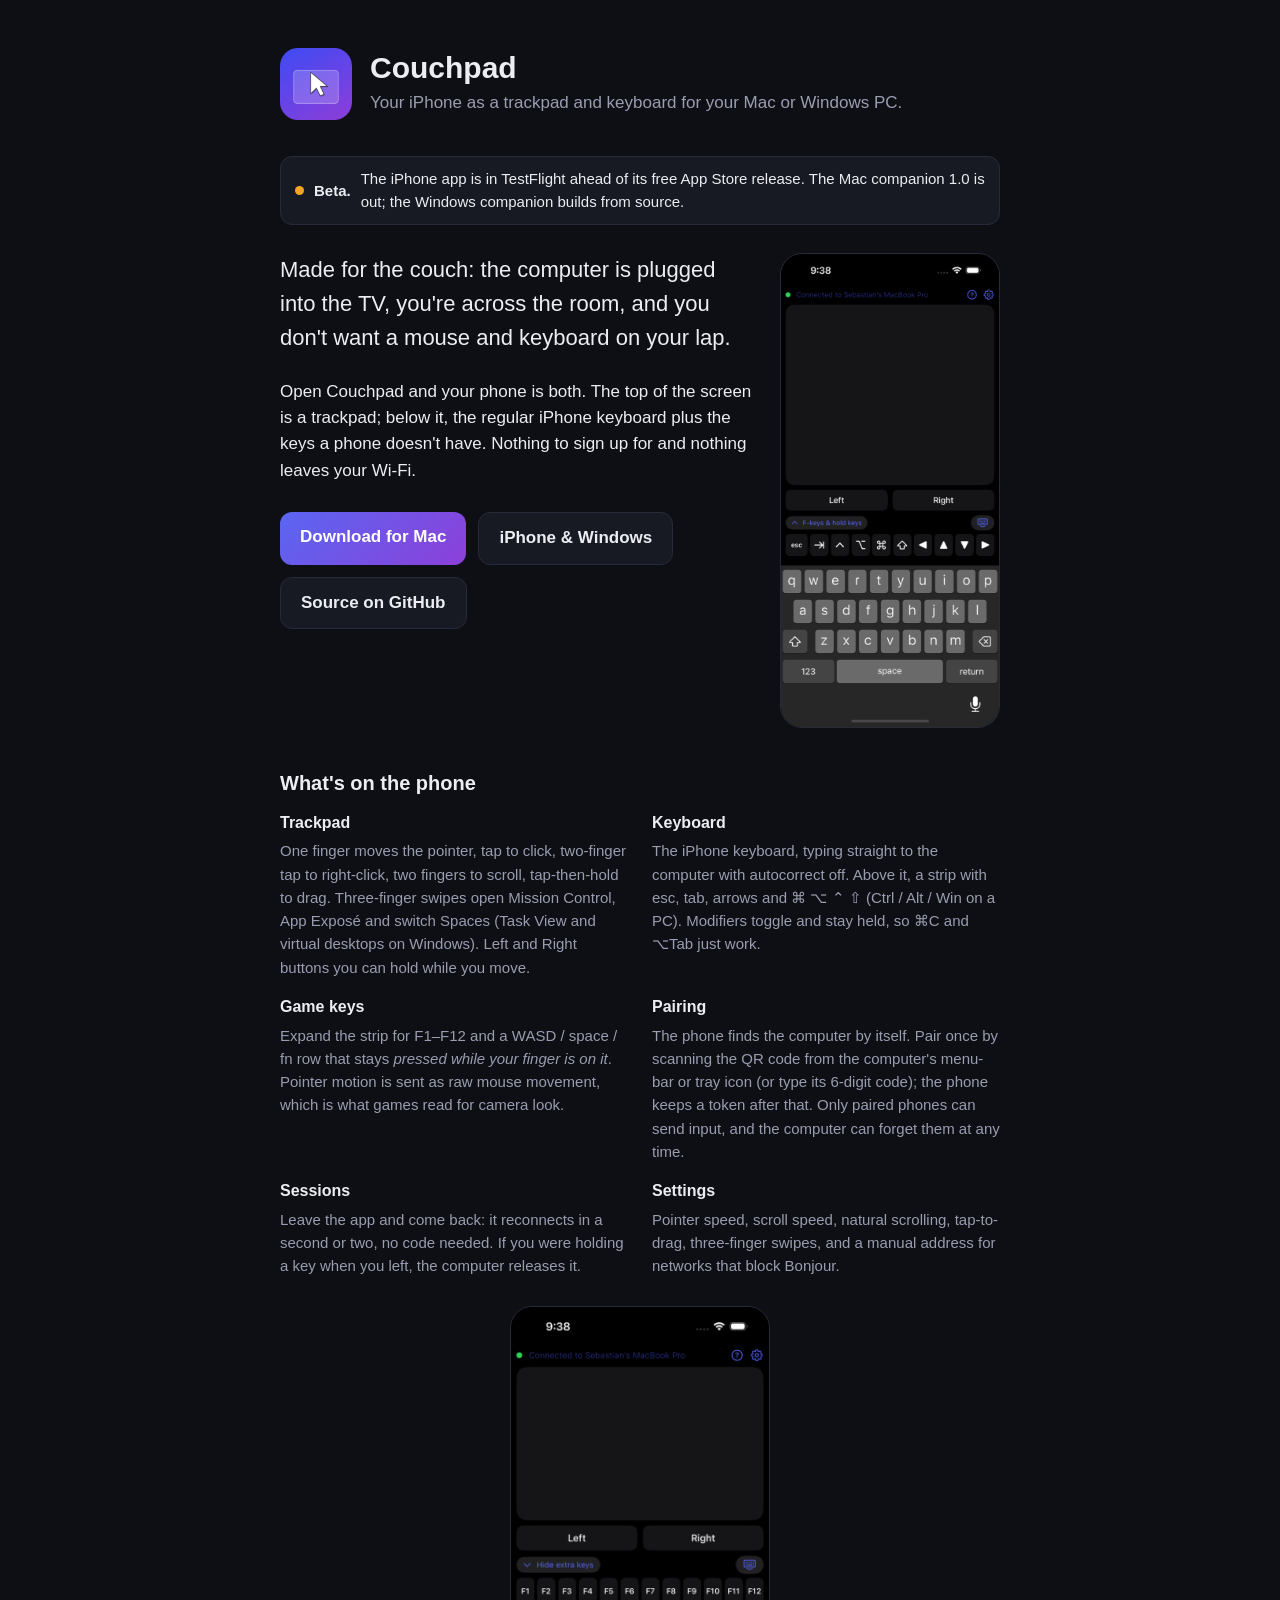
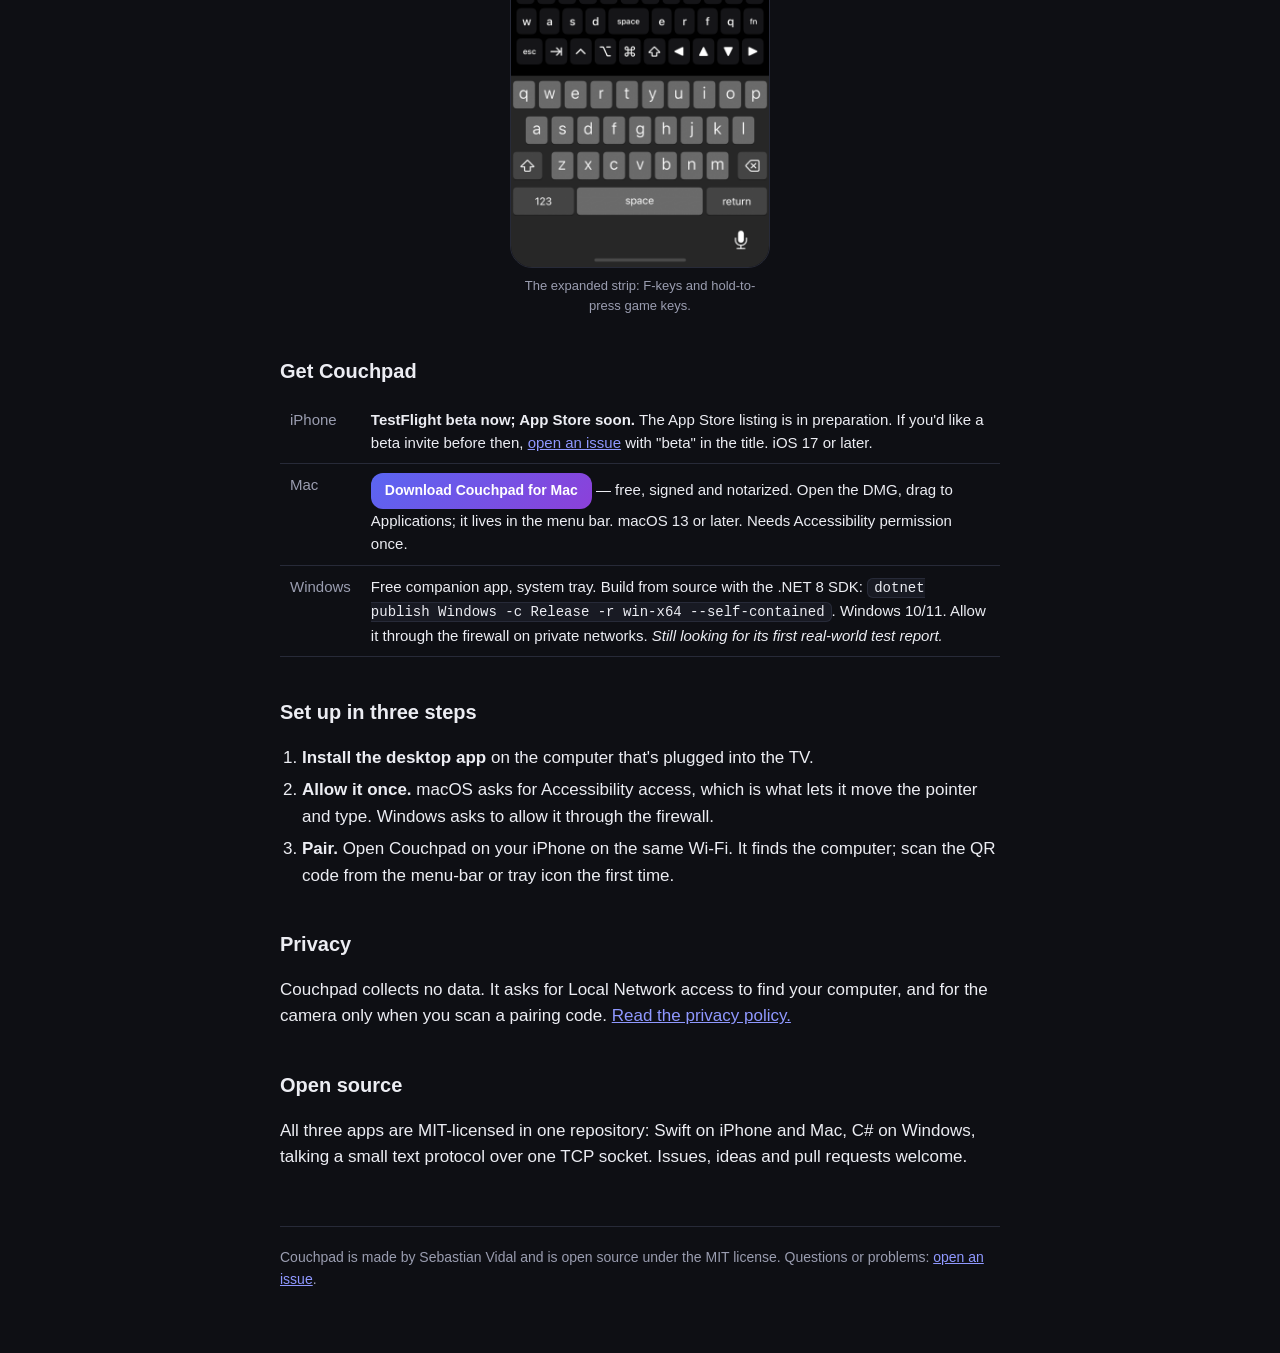
==== docs/index.html @ cb57823a "Mac release as a notarized DMG Co-Authored-By: Claude Fable 5.1 <noreply@anthropic.com>" ====
<!doctype html>
<html lang="en">
<head>
<meta charset="utf-8">
<meta name="viewport" content="width=device-width, initial-scale=1">
<title>Couchpad — your iPhone as a trackpad and keyboard</title>
<meta name="description" content="Use your iPhone as a trackpad and keyboard for your Mac or Windows PC over local Wi-Fi. Free, open source, no accounts. Now in TestFlight beta.">
<meta property="og:title" content="Couchpad">
<meta property="og:description" content="Your iPhone as a trackpad and keyboard for your Mac or Windows PC, over Wi‑Fi. Free and open source.">
<meta property="og:image" content="https://sebastianvidal.github.io/couchpad/icon.png">
<link rel="icon" href="icon.png">
<link rel="stylesheet" href="style.css">
</head>
<body>
<main>
  <header>
    <img src="icon.png" alt="">
    <div>
      <h1>Couchpad</h1>
      <p>Your iPhone as a trackpad and keyboard for your Mac or Windows PC.</p>
    </div>
  </header>

  <p class="status"><span class="dot"></span> <strong>Beta.</strong> The iPhone app is in TestFlight ahead of its free App Store release. The Mac companion 1.0 is out; the Windows companion builds from source.</p>

  <section class="hero-row">
    <div class="hero-text">
      <p class="hero">Made for the couch: the computer is plugged into the TV, you're across the room, and you don't want a mouse and keyboard on your lap.</p>
      <p>Open Couchpad and your phone is both. The top of the screen is a trackpad; below it, the regular iPhone keyboard plus the keys a phone doesn't have. Nothing to sign up for and nothing leaves your Wi‑Fi.</p>
      <div class="buttons">
        <a class="btn" href="https://github.com/sebastianvidal/couchpad/releases/latest/download/Couchpad-1.0.dmg">Download for Mac</a>
        <a class="btn secondary" href="#get">iPhone &amp; Windows</a>
        <a class="btn secondary" href="https://github.com/sebastianvidal/couchpad">Source on GitHub</a>
      </div>
    </div>
    <figure class="shot">
      <img src="phone.png" alt="Couchpad on an iPhone: a large trackpad area, Left and Right mouse buttons, a strip with esc, tab, modifier and arrow keys, and the iPhone keyboard.">
    </figure>
  </section>

  <h2>What's on the phone</h2>
  <div class="features">
    <div>
      <h3>Trackpad</h3>
      <p>One finger moves the pointer, tap to click, two-finger tap to right-click, two fingers to scroll, tap-then-hold to drag. Three-finger swipes open Mission Control, App Exposé and switch Spaces (Task View and virtual desktops on Windows). Left and Right buttons you can hold while you move.</p>
    </div>
    <div>
      <h3>Keyboard</h3>
      <p>The iPhone keyboard, typing straight to the computer with autocorrect off. Above it, a strip with esc, tab, arrows and ⌘ ⌥ ⌃ ⇧ (Ctrl / Alt / Win on a PC). Modifiers toggle and stay held, so ⌘C and ⌥Tab just work.</p>
    </div>
    <div>
      <h3>Game keys</h3>
      <p>Expand the strip for F1–F12 and a WASD / space / fn row that stays <em>pressed while your finger is on it</em>. Pointer motion is sent as raw mouse movement, which is what games read for camera look.</p>
    </div>
    <div>
      <h3>Pairing</h3>
      <p>The phone finds the computer by itself. Pair once by scanning the QR code from the computer's menu-bar or tray icon (or type its 6-digit code); the phone keeps a token after that. Only paired phones can send input, and the computer can forget them at any time.</p>
    </div>
    <div>
      <h3>Sessions</h3>
      <p>Leave the app and come back: it reconnects in a second or two, no code needed. If you were holding a key when you left, the computer releases it.</p>
    </div>
    <div>
      <h3>Settings</h3>
      <p>Pointer speed, scroll speed, natural scrolling, tap-to-drag, three-finger swipes, and a manual address for networks that block Bonjour.</p>
    </div>
  </div>

  <figure class="shot wide">
    <img src="phone-keys.png" alt="Couchpad with the extra keys expanded: F1 to F12, and a row of hold-to-press keys W A S D, space, E R F Q and fn.">
    <figcaption>The expanded strip: F-keys and hold-to-press game keys.</figcaption>
  </figure>

  <h2 id="get">Get Couchpad</h2>
  <table>
    <tr><th>iPhone</th><td><strong>TestFlight beta now; App Store soon.</strong> The App Store listing is in preparation. If you'd like a beta invite before then, <a href="https://github.com/sebastianvidal/couchpad/issues">open an issue</a> with "beta" in the title. iOS 17 or later.</td></tr>
    <tr><th>Mac</th><td><a class="btn small" href="https://github.com/sebastianvidal/couchpad/releases/latest/download/Couchpad-1.0.dmg">Download Couchpad for Mac</a> — free, signed and notarized. Open the DMG, drag to Applications; it lives in the menu bar. macOS 13 or later. Needs Accessibility permission once.</td></tr>
    <tr><th>Windows</th><td>Free companion app, system tray. Build from source with the .NET 8 SDK: <code>dotnet publish Windows -c Release -r win-x64 --self-contained</code>. Windows 10/11. Allow it through the firewall on private networks. <em>Still looking for its first real-world test report.</em></td></tr>
  </table>

  <h2>Set up in three steps</h2>
  <ol>
    <li><strong>Install the desktop app</strong> on the computer that's plugged into the TV.</li>
    <li><strong>Allow it once.</strong> macOS asks for Accessibility access, which is what lets it move the pointer and type. Windows asks to allow it through the firewall.</li>
    <li><strong>Pair.</strong> Open Couchpad on your iPhone on the same Wi‑Fi. It finds the computer; scan the QR code from the menu-bar or tray icon the first time.</li>
  </ol>

  <h2>Privacy</h2>
  <p>Couchpad collects no data. It asks for Local Network access to find your computer, and for the camera only when you scan a pairing code. <a href="privacy.html">Read the privacy policy.</a></p>

  <h2>Open source</h2>
  <p>All three apps are MIT-licensed in one repository: Swift on iPhone and Mac, C# on Windows, talking a small text protocol over one TCP socket. Issues, ideas and pull requests welcome.</p>

  <footer>
    Couchpad is made by Sebastian Vidal and is open source under the MIT license. Questions or problems: <a href="https://github.com/sebastianvidal/couchpad/issues">open an issue</a>.
  </footer>
</main>
</body>
</html>
---- docs/style.css ----
:root {
  color-scheme: dark;
  --bg: #0e0f14;
  --panel: #181a23;
  --text: #ecedf3;
  --muted: #9a9db0;
  --accent: #5a66f2;
  --accent-2: #8c40d9;
  --border: #272a38;
}
* { box-sizing: border-box; }
html, body { margin: 0; }
body {
  font: 17px/1.55 -apple-system, BlinkMacSystemFont, "Segoe UI", Inter, sans-serif;
  background: var(--bg);
  color: var(--text);
  -webkit-font-smoothing: antialiased;
}
main { max-width: 760px; margin: 0 auto; padding: 48px 20px 64px; }
header { display: flex; align-items: center; gap: 18px; margin-bottom: 36px; }
header img { width: 72px; height: 72px; border-radius: 18px; }
header h1 { font-size: 30px; margin: 0; line-height: 1.1; }
header p { margin: 6px 0 0; color: var(--muted); }
.hero { font-size: 22px; font-weight: 500; margin: 0 0 24px; }
.buttons { display: flex; flex-wrap: wrap; gap: 12px; margin: 28px 0 44px; }
.btn {
  display: inline-block; padding: 12px 20px; border-radius: 12px; text-decoration: none;
  font-weight: 600; color: #fff; background: linear-gradient(135deg, var(--accent), var(--accent-2));
}
.btn.small { padding: 7px 14px; font-size: 14px; }
.btn.secondary { background: var(--panel); border: 1px solid var(--border); color: var(--text); }
h2 { font-size: 20px; margin: 40px 0 12px; }
p, li { color: var(--text); }
.muted { color: var(--muted); }
ol, ul { padding-left: 22px; }
li { margin: 6px 0; }
table { width: 100%; border-collapse: collapse; font-size: 15px; }
th, td { text-align: left; padding: 9px 10px; border-bottom: 1px solid var(--border); vertical-align: top; }
th { color: var(--muted); font-weight: 500; }
code { background: var(--panel); border: 1px solid var(--border); padding: 1px 6px; border-radius: 6px; font-size: 14px; }
footer { margin-top: 56px; padding-top: 20px; border-top: 1px solid var(--border); color: var(--muted); font-size: 14px; }
a { color: #8f98ff; }
@media (max-width: 480px) {
  header { flex-direction: column; align-items: flex-start; }
  header h1 { font-size: 26px; }
  .hero { font-size: 19px; }
}

/* Status line, hero row with screenshot, feature grid */
.status { display: flex; align-items: center; gap: 10px; background: var(--panel); border: 1px solid var(--border); border-radius: 12px; padding: 10px 14px; font-size: 15px; margin: 0 0 28px; }
.status .dot { width: 9px; height: 9px; border-radius: 50%; background: #f5a524; flex: none; }
.hero-row { display: flex; gap: 28px; align-items: flex-start; }
.hero-text { flex: 1; }
.shot { margin: 0; flex: none; width: 220px; }
.shot img { width: 100%; height: auto; border-radius: 22px; border: 1px solid var(--border); display: block; }
.shot.wide { width: 260px; margin: 28px auto 0; }
.shot figcaption { text-align: center; color: var(--muted); font-size: 13px; margin-top: 8px; }
.features { display: grid; grid-template-columns: 1fr 1fr; gap: 16px 24px; }
.features h3 { margin: 0 0 4px; font-size: 16px; }
.features p { margin: 0; font-size: 15px; color: var(--muted); }
@media (max-width: 640px) {
  .hero-row { flex-direction: column; }
  .shot { width: 200px; margin: 0 auto; }
  .features { grid-template-columns: 1fr; }
}
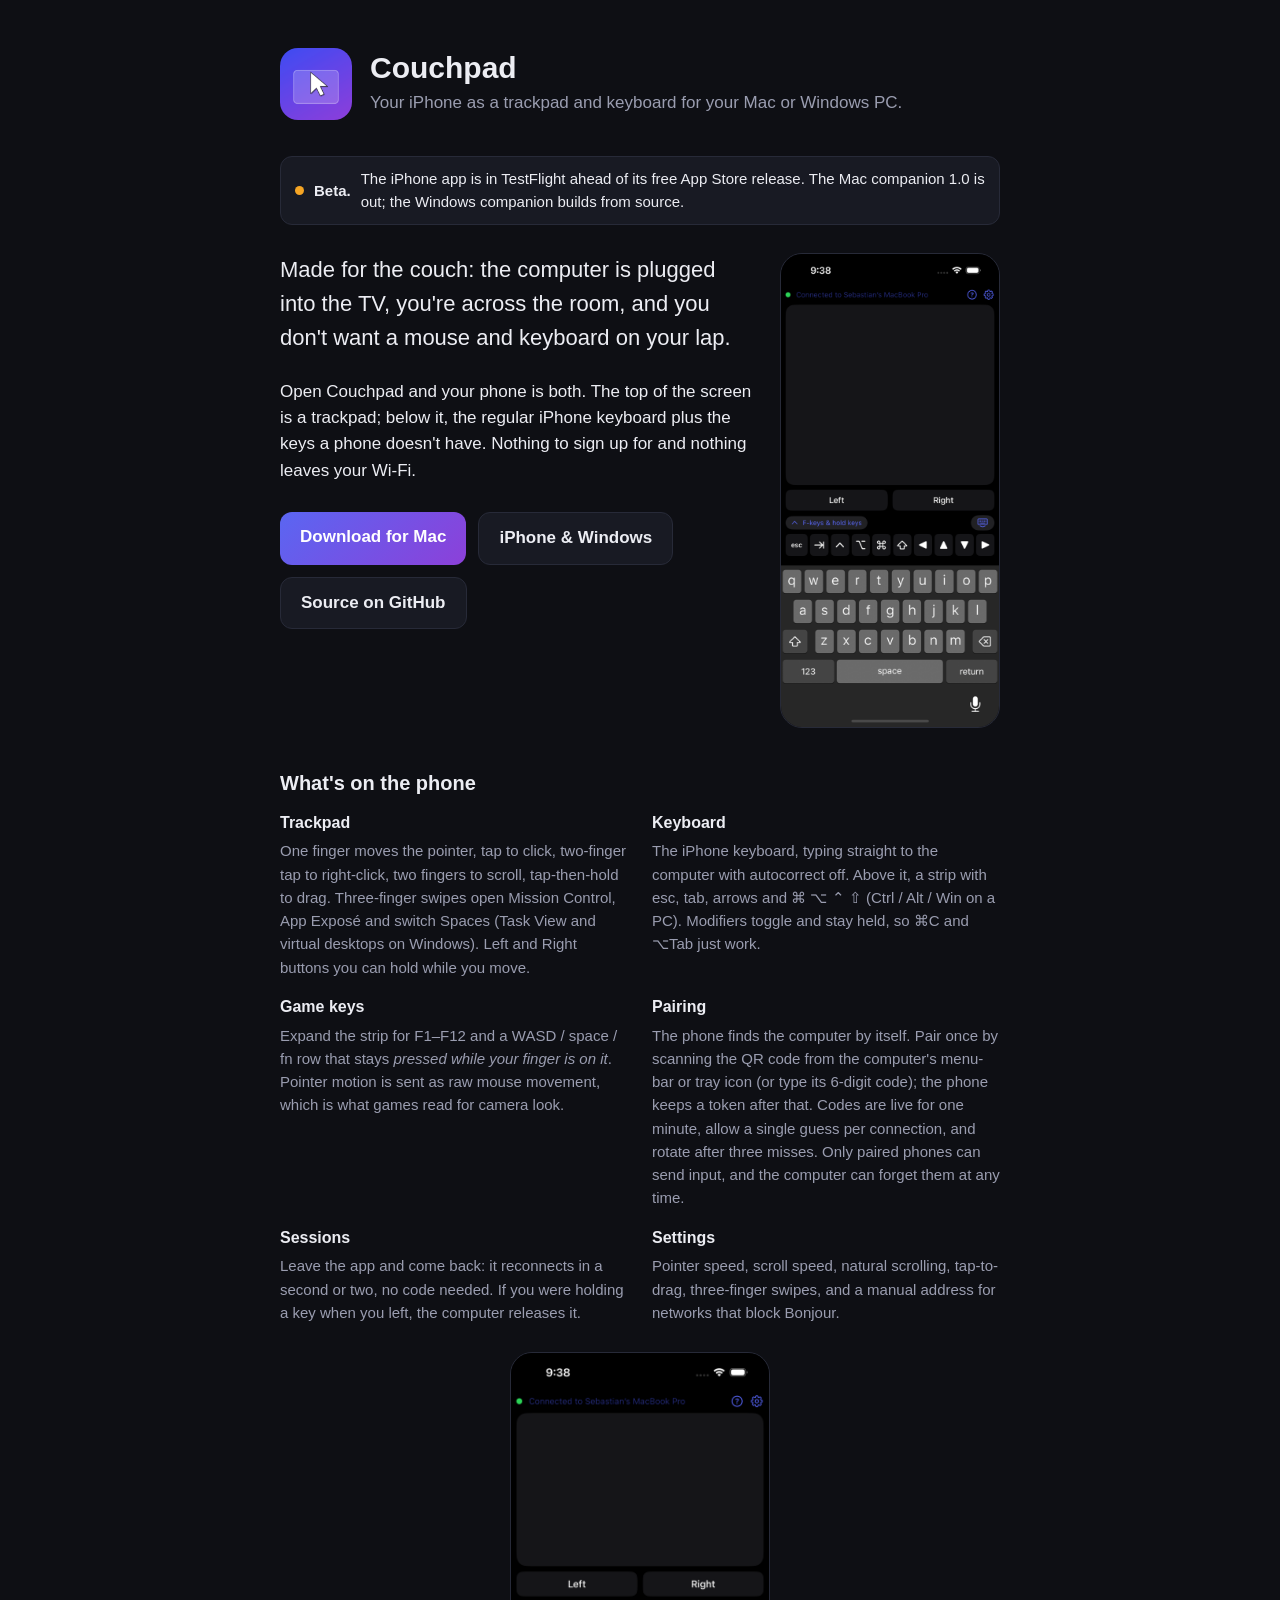
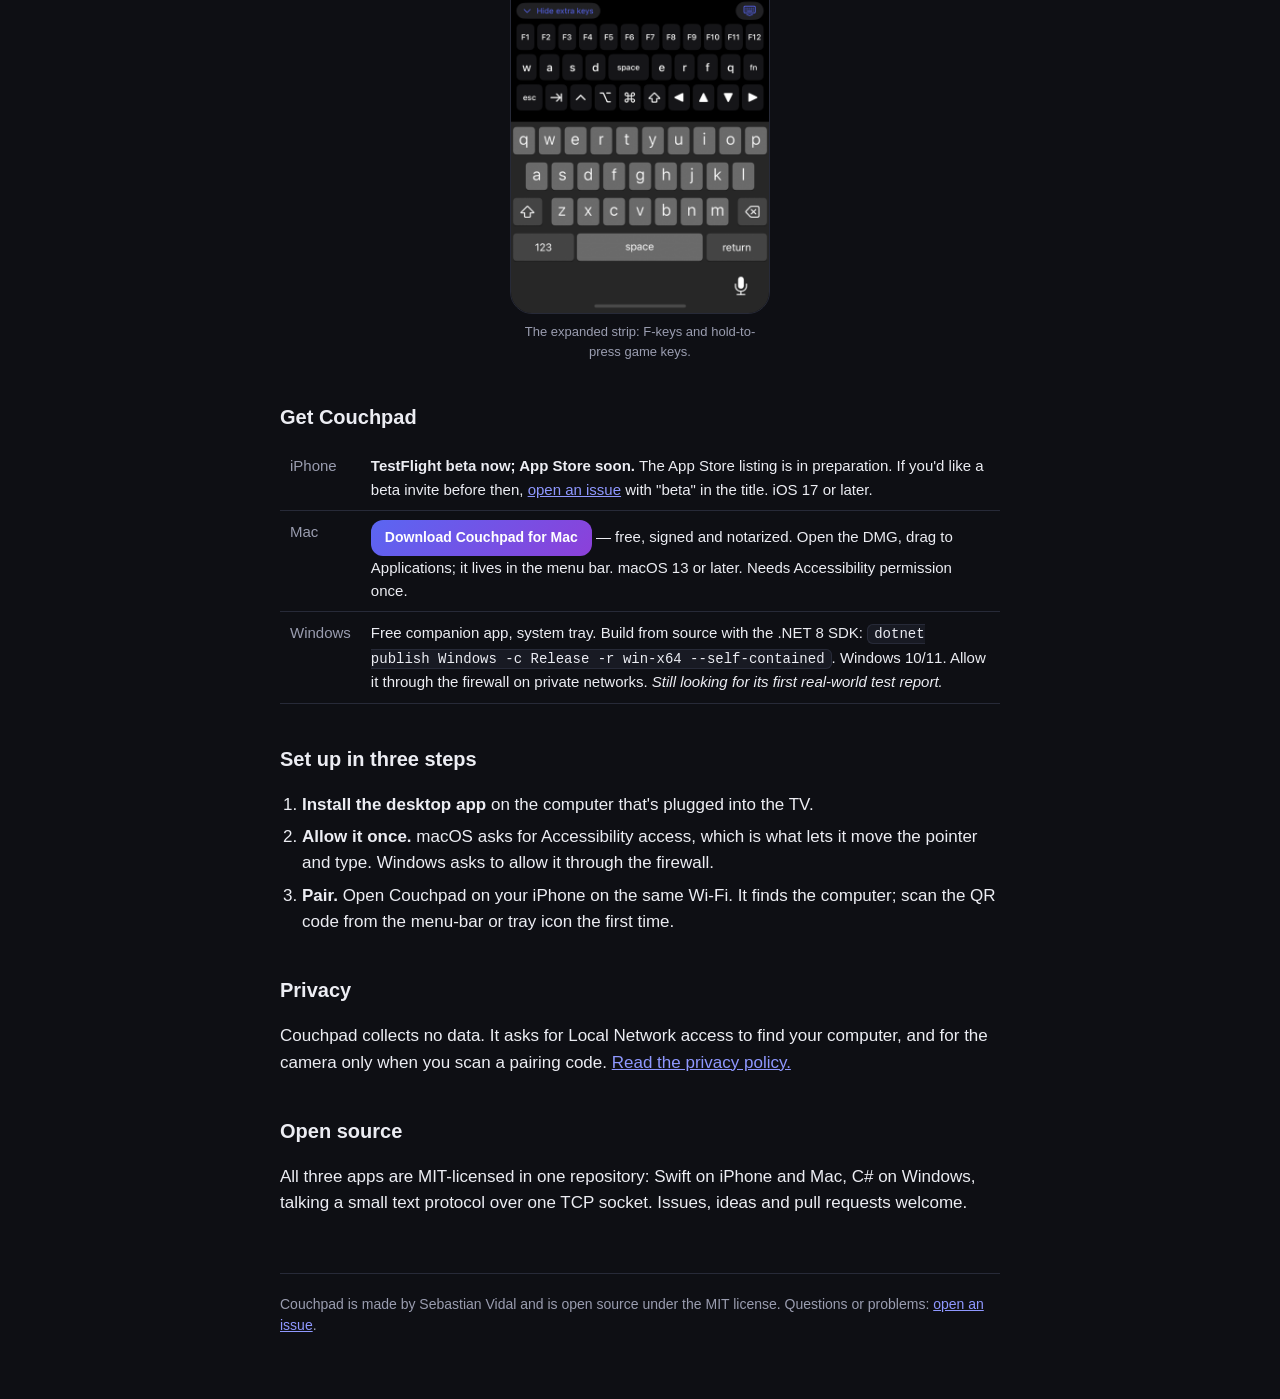
==== commit 4a94b796: "Pairing: one-minute window, one guess per connection, rotate after three The 6-digit code used to be" ====
--- a/docs/index.html
+++ b/docs/index.html
@@ -54,7 +54,7 @@
     </div>
     <div>
       <h3>Pairing</h3>
-      <p>The phone finds the computer by itself. Pair once by scanning the QR code from the computer's menu-bar or tray icon (or type its 6-digit code); the phone keeps a token after that. Only paired phones can send input, and the computer can forget them at any time.</p>
+      <p>The phone finds the computer by itself. Pair once by scanning the QR code from the computer's menu-bar or tray icon (or type its 6-digit code); the phone keeps a token after that. Codes are live for one minute, allow a single guess per connection, and rotate after three misses. Only paired phones can send input, and the computer can forget them at any time.</p>
     </div>
     <div>
       <h3>Sessions</h3>
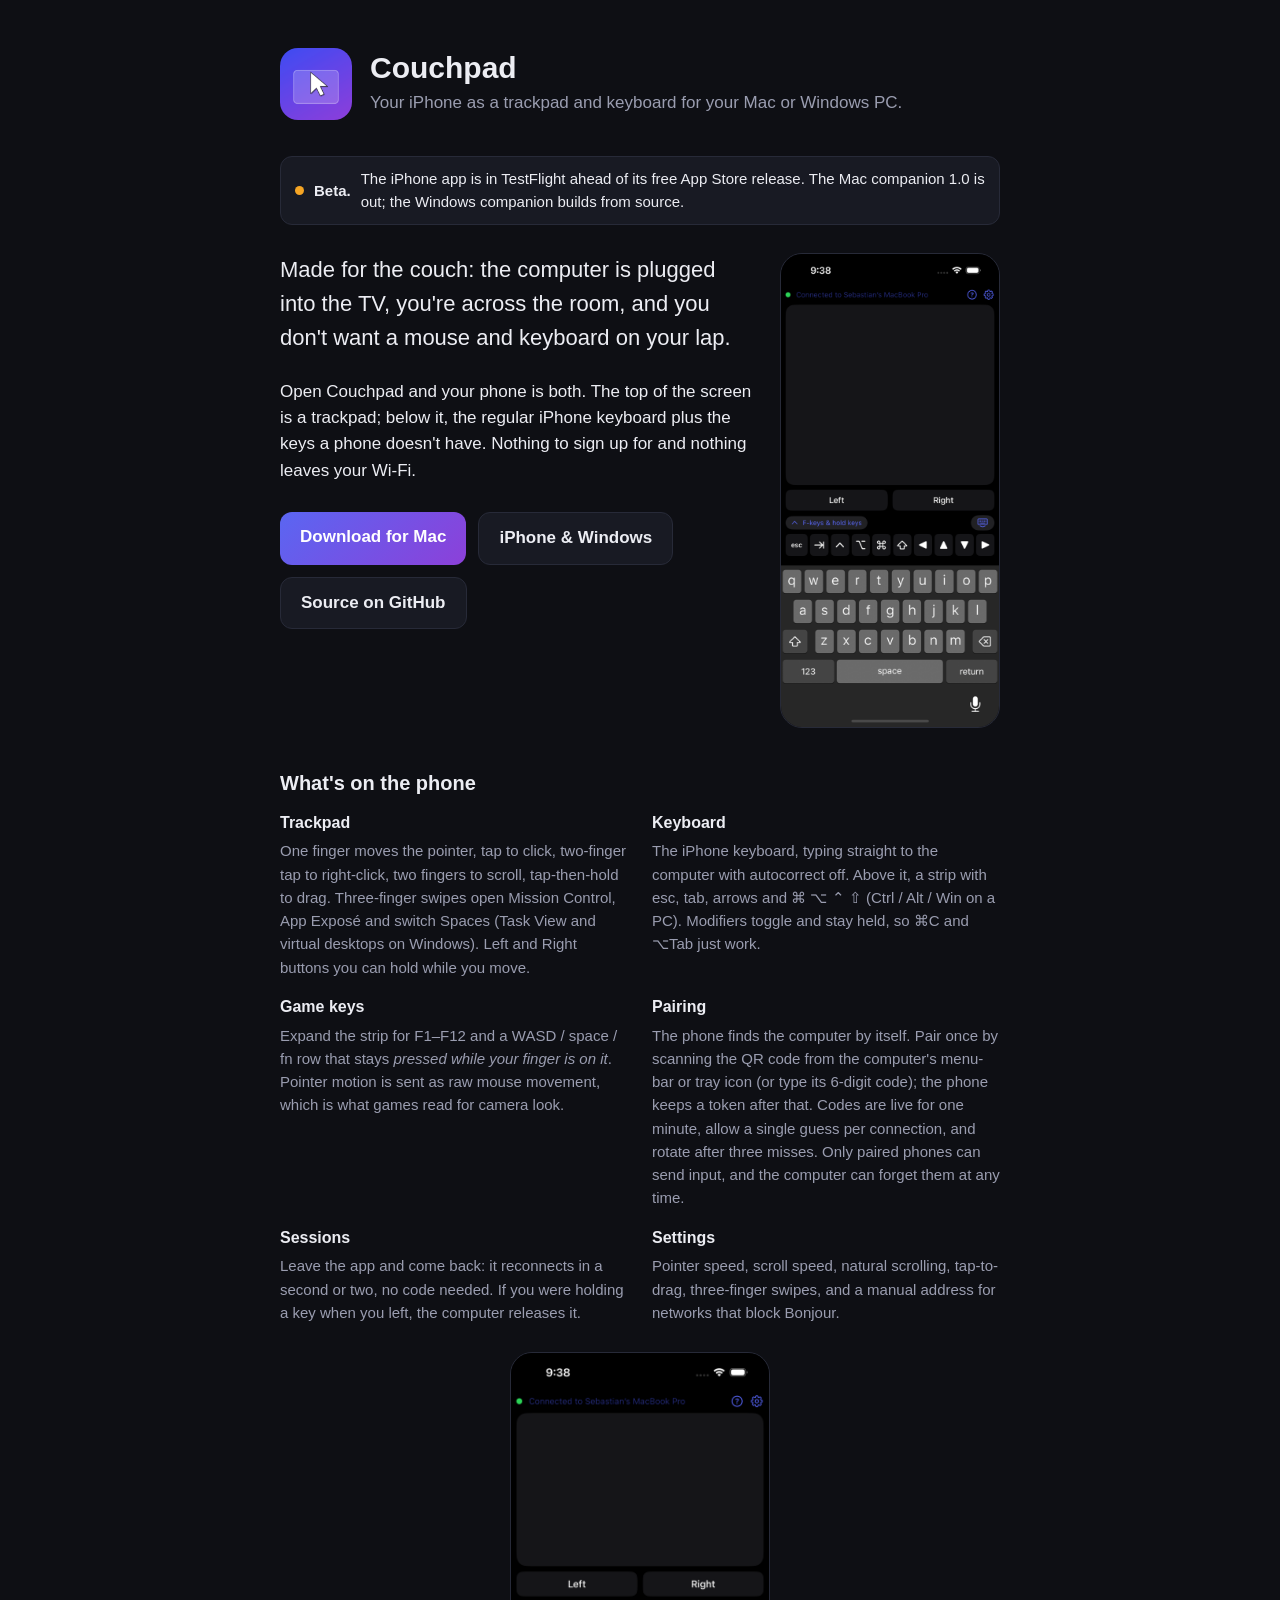
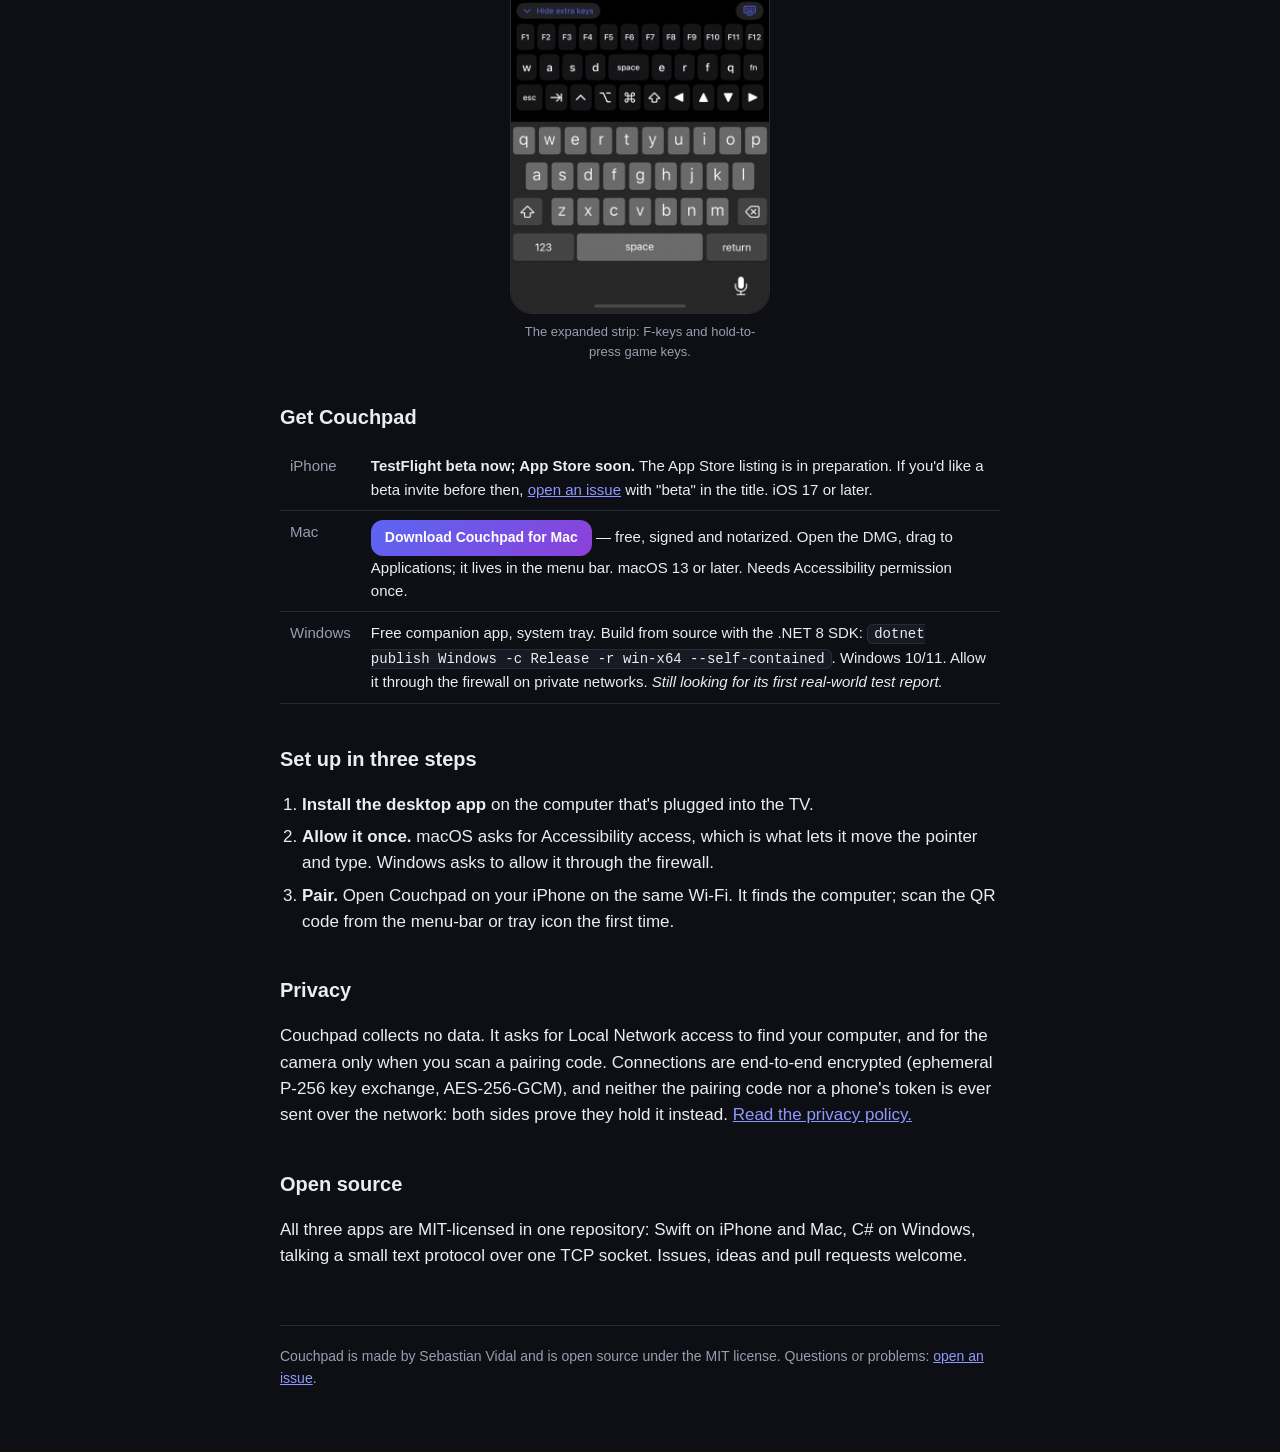
==== commit 8cd0ebb0: "Protocol v2: encrypted, mutually authenticated sessions Every connection now starts with an ephemera" ====
--- a/docs/index.html
+++ b/docs/index.html
@@ -86,7 +86,7 @@
   </ol>
 
   <h2>Privacy</h2>
-  <p>Couchpad collects no data. It asks for Local Network access to find your computer, and for the camera only when you scan a pairing code. <a href="privacy.html">Read the privacy policy.</a></p>
+  <p>Couchpad collects no data. It asks for Local Network access to find your computer, and for the camera only when you scan a pairing code. Connections are end-to-end encrypted (ephemeral P-256 key exchange, AES-256-GCM), and neither the pairing code nor a phone's token is ever sent over the network: both sides prove they hold it instead. <a href="privacy.html">Read the privacy policy.</a></p>
 
   <h2>Open source</h2>
   <p>All three apps are MIT-licensed in one repository: Swift on iPhone and Mac, C# on Windows, talking a small text protocol over one TCP socket. Issues, ideas and pull requests welcome.</p>
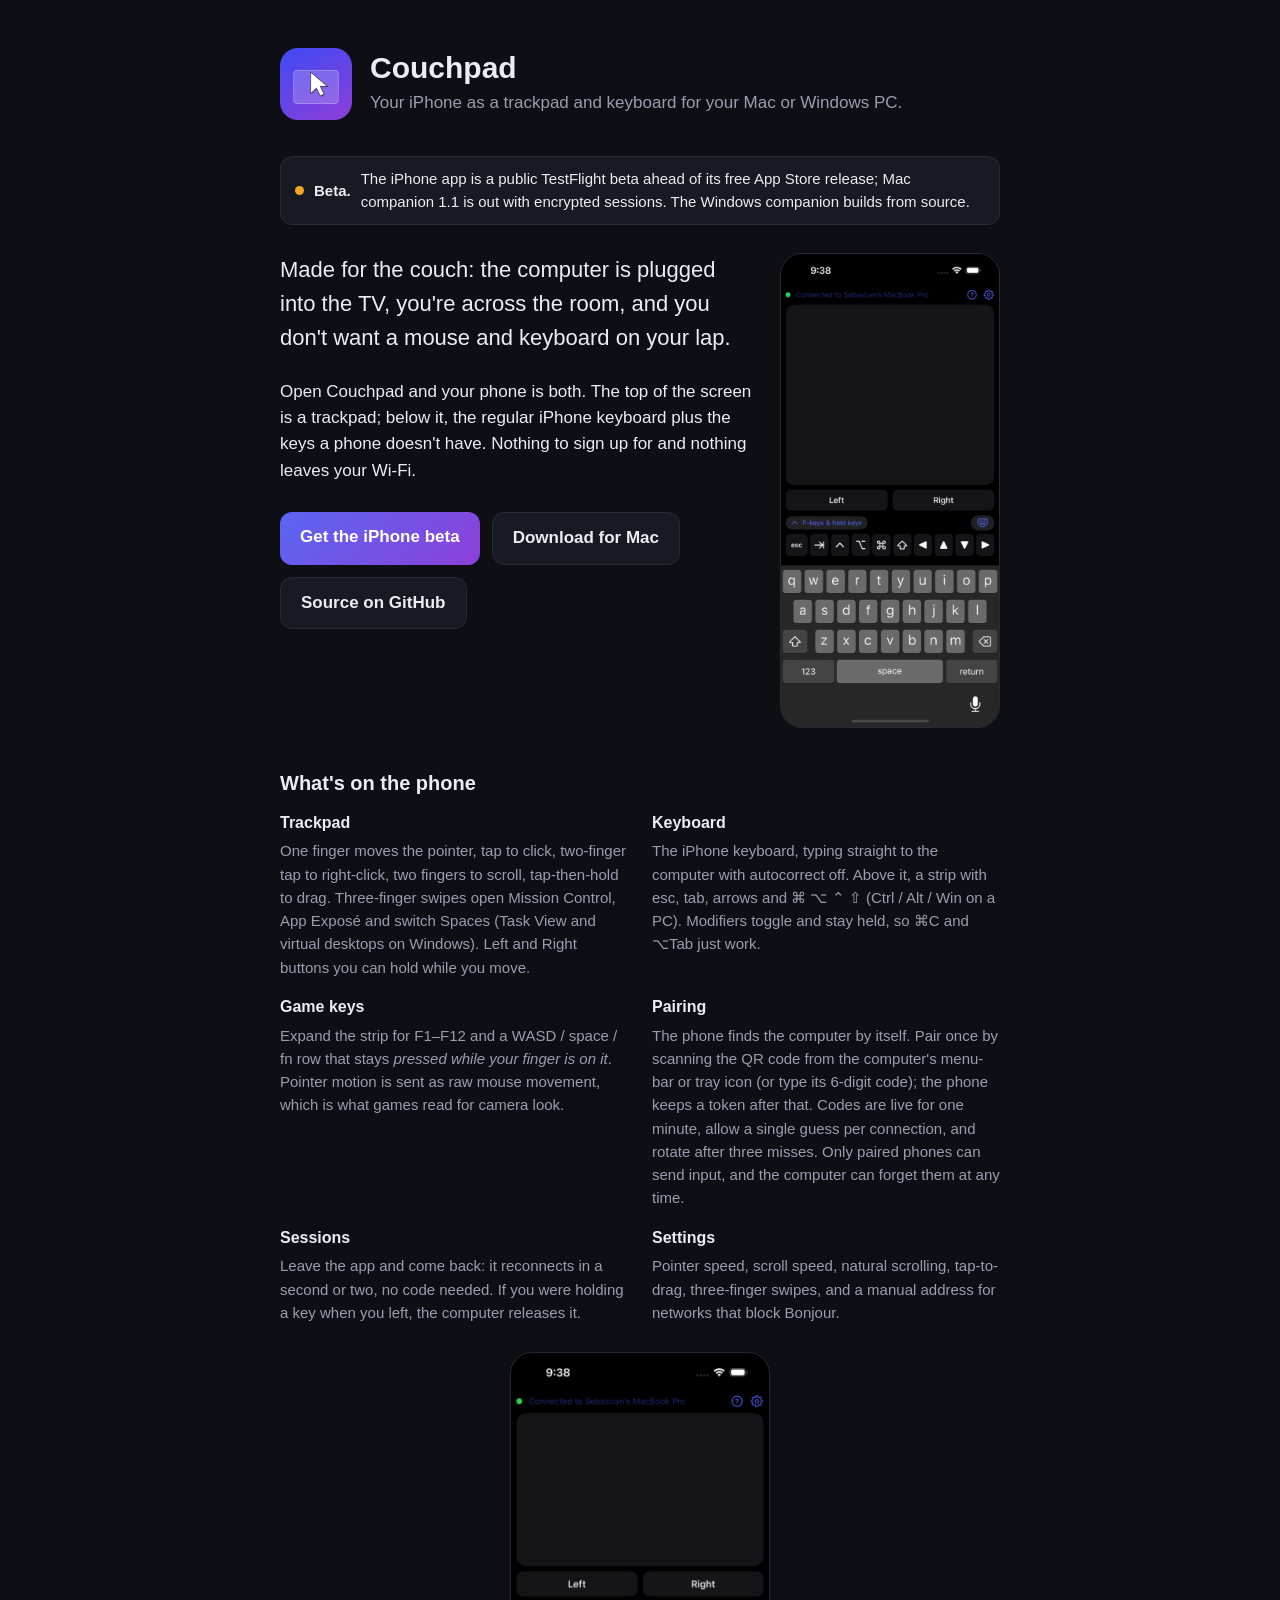
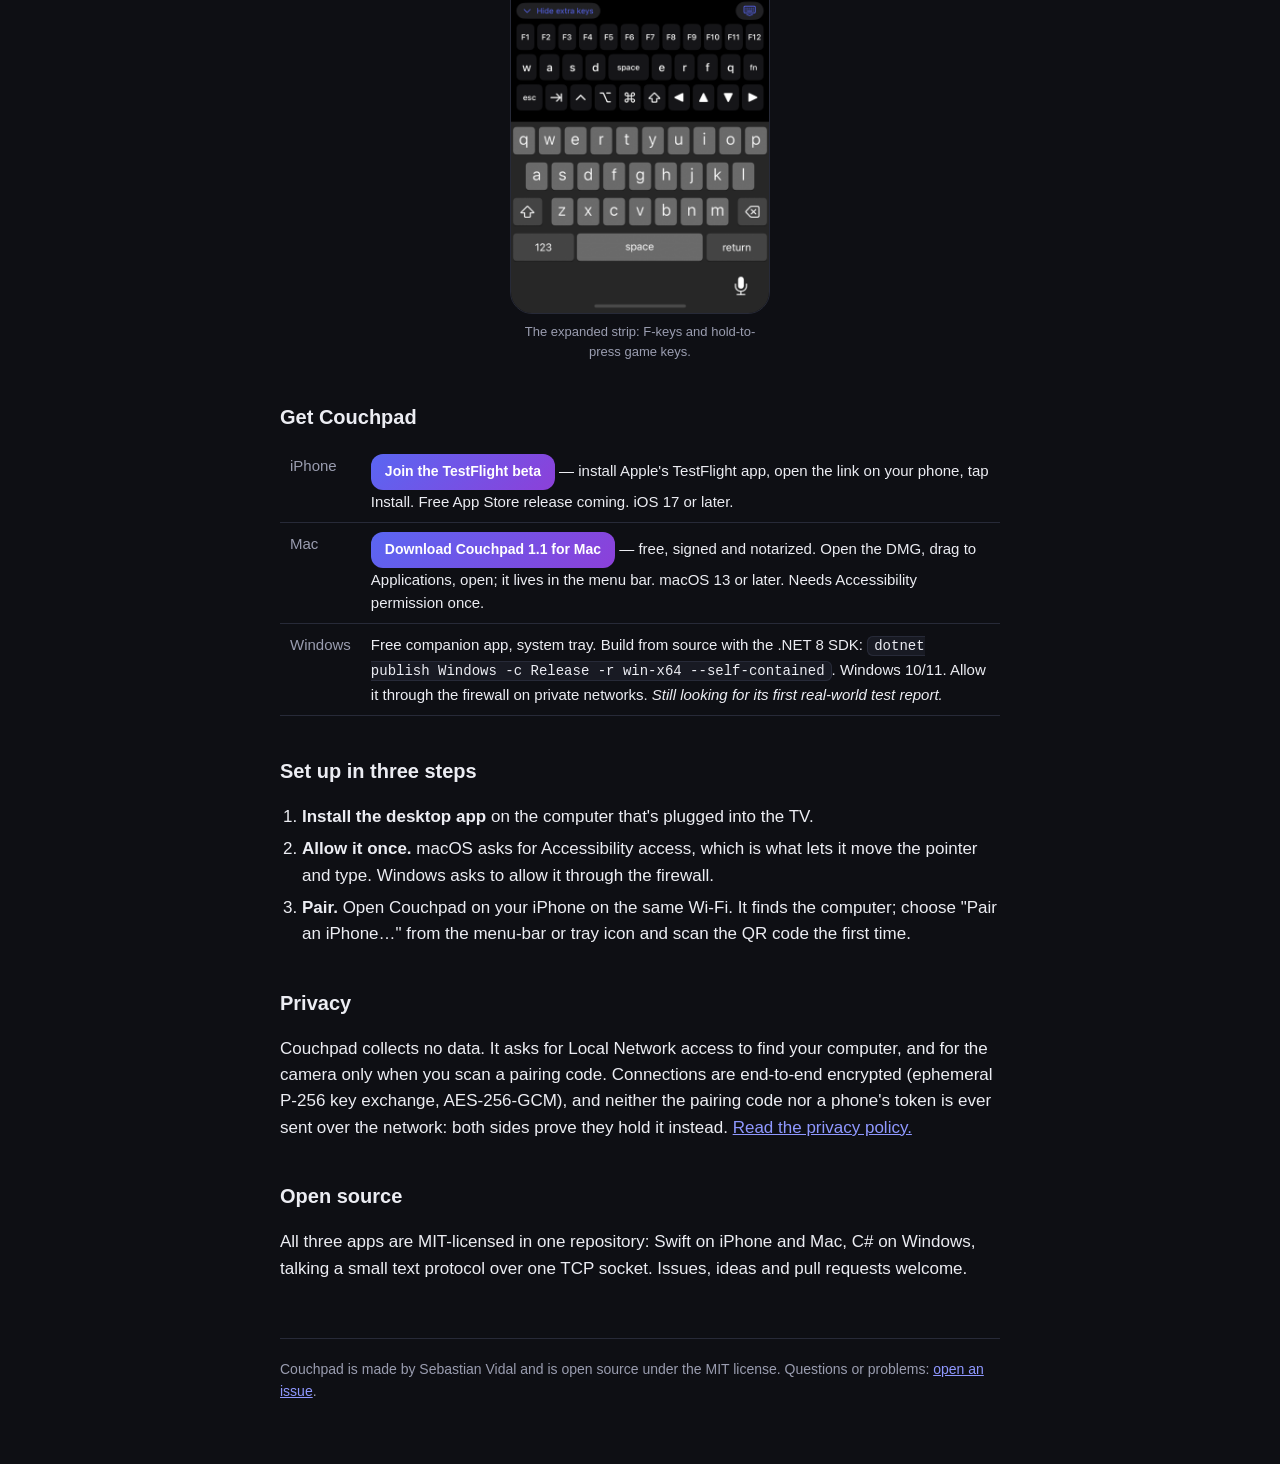
==== commit 64b6278a: "README and site: TestFlight is the iPhone path, Mac 1.1 in status README leads with status and a thr" ====
--- a/docs/index.html
+++ b/docs/index.html
@@ -21,15 +21,15 @@
     </div>
   </header>
 
-  <p class="status"><span class="dot"></span> <strong>Beta.</strong> The iPhone app is in TestFlight ahead of its free App Store release. The Mac companion 1.0 is out; the Windows companion builds from source.</p>
+  <p class="status"><span class="dot"></span> <strong>Beta.</strong> The iPhone app is a public TestFlight beta ahead of its free App Store release; Mac companion 1.1 is out with encrypted sessions. The Windows companion builds from source.</p>
 
   <section class="hero-row">
     <div class="hero-text">
       <p class="hero">Made for the couch: the computer is plugged into the TV, you're across the room, and you don't want a mouse and keyboard on your lap.</p>
       <p>Open Couchpad and your phone is both. The top of the screen is a trackpad; below it, the regular iPhone keyboard plus the keys a phone doesn't have. Nothing to sign up for and nothing leaves your Wi‑Fi.</p>
       <div class="buttons">
-        <a class="btn" href="https://github.com/sebastianvidal/couchpad/releases/latest/download/Couchpad-1.0.dmg">Download for Mac</a>
-        <a class="btn secondary" href="#get">iPhone &amp; Windows</a>
+        <a class="btn" href="https://testflight.apple.com/join/kY67K51G">Get the iPhone beta</a>
+        <a class="btn secondary" href="https://github.com/sebastianvidal/couchpad/releases/latest/download/Couchpad-1.1.dmg">Download for Mac</a>
         <a class="btn secondary" href="https://github.com/sebastianvidal/couchpad">Source on GitHub</a>
       </div>
     </div>
@@ -73,8 +73,8 @@
 
   <h2 id="get">Get Couchpad</h2>
   <table>
-    <tr><th>iPhone</th><td><strong>TestFlight beta now; App Store soon.</strong> The App Store listing is in preparation. If you'd like a beta invite before then, <a href="https://github.com/sebastianvidal/couchpad/issues">open an issue</a> with "beta" in the title. iOS 17 or later.</td></tr>
-    <tr><th>Mac</th><td><a class="btn small" href="https://github.com/sebastianvidal/couchpad/releases/latest/download/Couchpad-1.0.dmg">Download Couchpad for Mac</a> — free, signed and notarized. Open the DMG, drag to Applications; it lives in the menu bar. macOS 13 or later. Needs Accessibility permission once.</td></tr>
+    <tr><th>iPhone</th><td><a class="btn small" href="https://testflight.apple.com/join/kY67K51G">Join the TestFlight beta</a> — install Apple's TestFlight app, open the link on your phone, tap Install. Free App Store release coming. iOS 17 or later.</td></tr>
+    <tr><th>Mac</th><td><a class="btn small" href="https://github.com/sebastianvidal/couchpad/releases/latest/download/Couchpad-1.1.dmg">Download Couchpad 1.1 for Mac</a> — free, signed and notarized. Open the DMG, drag to Applications, open; it lives in the menu bar. macOS 13 or later. Needs Accessibility permission once.</td></tr>
     <tr><th>Windows</th><td>Free companion app, system tray. Build from source with the .NET 8 SDK: <code>dotnet publish Windows -c Release -r win-x64 --self-contained</code>. Windows 10/11. Allow it through the firewall on private networks. <em>Still looking for its first real-world test report.</em></td></tr>
   </table>
 
@@ -82,7 +82,7 @@
   <ol>
     <li><strong>Install the desktop app</strong> on the computer that's plugged into the TV.</li>
     <li><strong>Allow it once.</strong> macOS asks for Accessibility access, which is what lets it move the pointer and type. Windows asks to allow it through the firewall.</li>
-    <li><strong>Pair.</strong> Open Couchpad on your iPhone on the same Wi‑Fi. It finds the computer; scan the QR code from the menu-bar or tray icon the first time.</li>
+    <li><strong>Pair.</strong> Open Couchpad on your iPhone on the same Wi‑Fi. It finds the computer; choose "Pair an iPhone…" from the menu-bar or tray icon and scan the QR code the first time.</li>
   </ol>
 
   <h2>Privacy</h2>
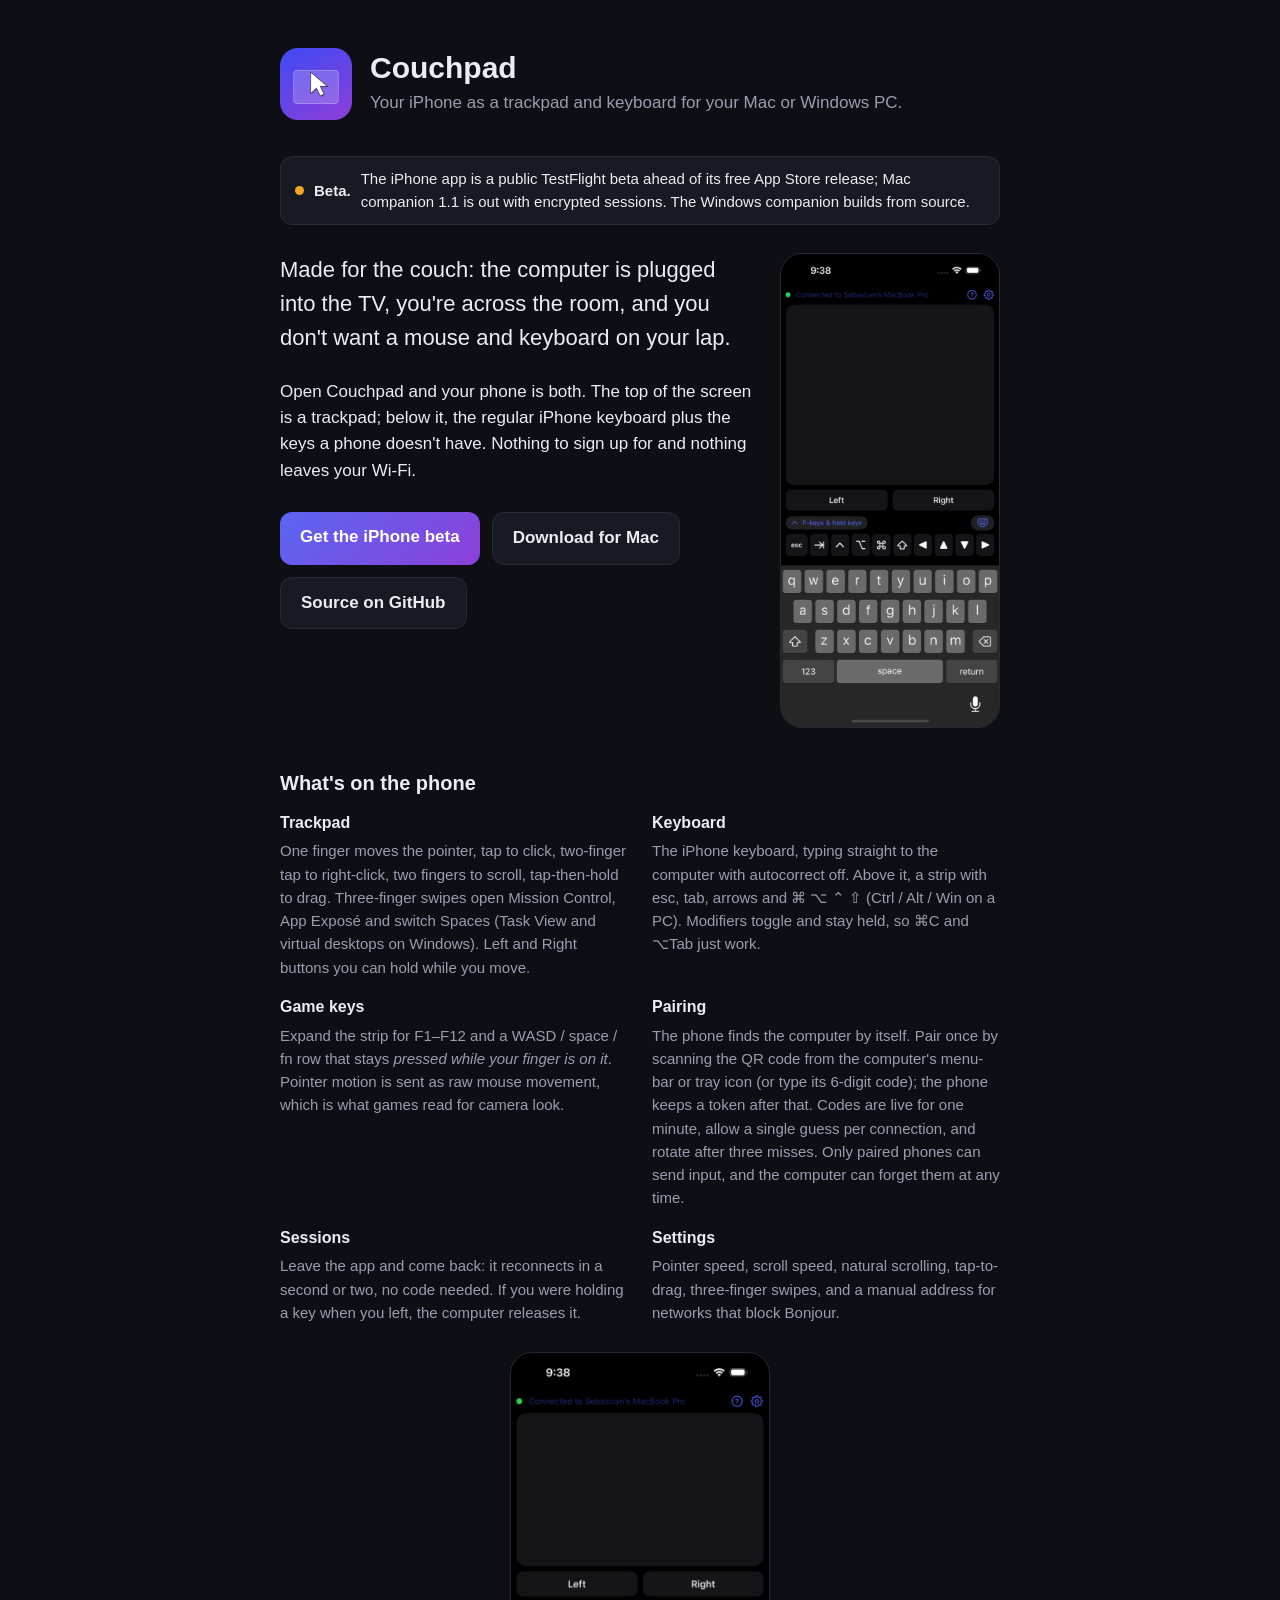
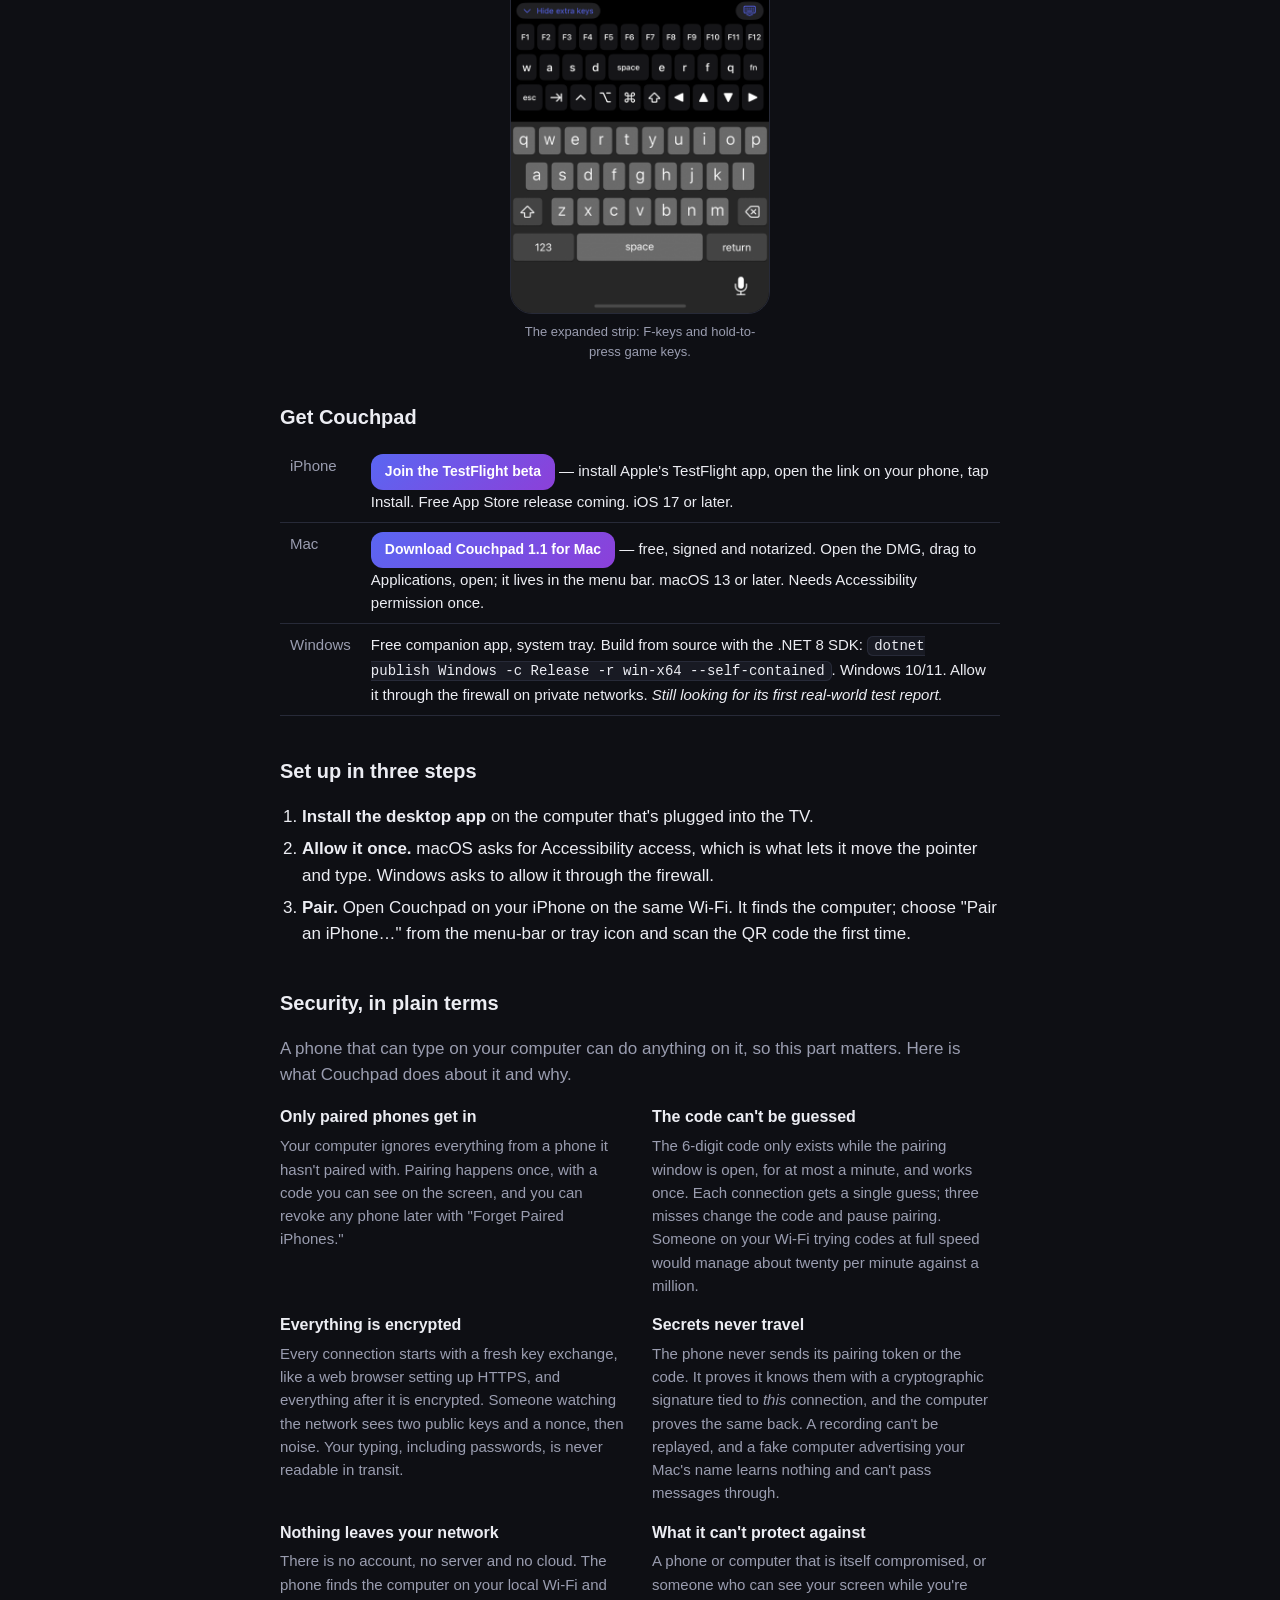
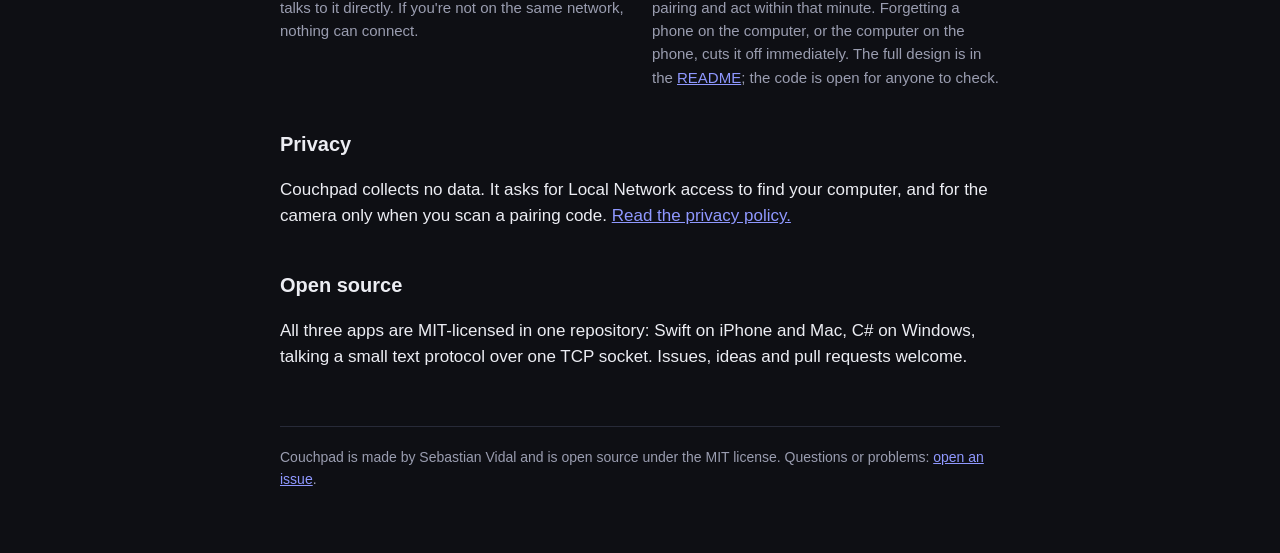
==== commit 5e216bcb: "Site: security overview in plain terms Co-Authored-By: Claude Fable 5.1 <noreply@anthropic.com>" ====
--- a/docs/index.html
+++ b/docs/index.html
@@ -85,8 +85,37 @@
     <li><strong>Pair.</strong> Open Couchpad on your iPhone on the same Wi‑Fi. It finds the computer; choose "Pair an iPhone…" from the menu-bar or tray icon and scan the QR code the first time.</li>
   </ol>
 
+  <h2 id="security">Security, in plain terms</h2>
+  <p class="muted">A phone that can type on your computer can do anything on it, so this part matters. Here is what Couchpad does about it and why.</p>
+  <div class="features">
+    <div>
+      <h3>Only paired phones get in</h3>
+      <p>Your computer ignores everything from a phone it hasn't paired with. Pairing happens once, with a code you can see on the screen, and you can revoke any phone later with "Forget Paired iPhones."</p>
+    </div>
+    <div>
+      <h3>The code can't be guessed</h3>
+      <p>The 6-digit code only exists while the pairing window is open, for at most a minute, and works once. Each connection gets a single guess; three misses change the code and pause pairing. Someone on your Wi‑Fi trying codes at full speed would manage about twenty per minute against a million.</p>
+    </div>
+    <div>
+      <h3>Everything is encrypted</h3>
+      <p>Every connection starts with a fresh key exchange, like a web browser setting up HTTPS, and everything after it is encrypted. Someone watching the network sees two public keys and a nonce, then noise. Your typing, including passwords, is never readable in transit.</p>
+    </div>
+    <div>
+      <h3>Secrets never travel</h3>
+      <p>The phone never sends its pairing token or the code. It proves it knows them with a cryptographic signature tied to <em>this</em> connection, and the computer proves the same back. A recording can't be replayed, and a fake computer advertising your Mac's name learns nothing and can't pass messages through.</p>
+    </div>
+    <div>
+      <h3>Nothing leaves your network</h3>
+      <p>There is no account, no server and no cloud. The phone finds the computer on your local Wi‑Fi and talks to it directly. If you're not on the same network, nothing can connect.</p>
+    </div>
+    <div>
+      <h3>What it can't protect against</h3>
+      <p>A phone or computer that is itself compromised, or someone who can see your screen while you're pairing and act within that minute. Forgetting a phone on the computer, or the computer on the phone, cuts it off immediately. The full design is in the <a href="https://github.com/sebastianvidal/couchpad#security">README</a>; the code is open for anyone to check.</p>
+    </div>
+  </div>
+
   <h2>Privacy</h2>
-  <p>Couchpad collects no data. It asks for Local Network access to find your computer, and for the camera only when you scan a pairing code. Connections are end-to-end encrypted (ephemeral P-256 key exchange, AES-256-GCM), and neither the pairing code nor a phone's token is ever sent over the network: both sides prove they hold it instead. <a href="privacy.html">Read the privacy policy.</a></p>
+  <p>Couchpad collects no data. It asks for Local Network access to find your computer, and for the camera only when you scan a pairing code. <a href="privacy.html">Read the privacy policy.</a></p>
 
   <h2>Open source</h2>
   <p>All three apps are MIT-licensed in one repository: Swift on iPhone and Mac, C# on Windows, talking a small text protocol over one TCP socket. Issues, ideas and pull requests welcome.</p>
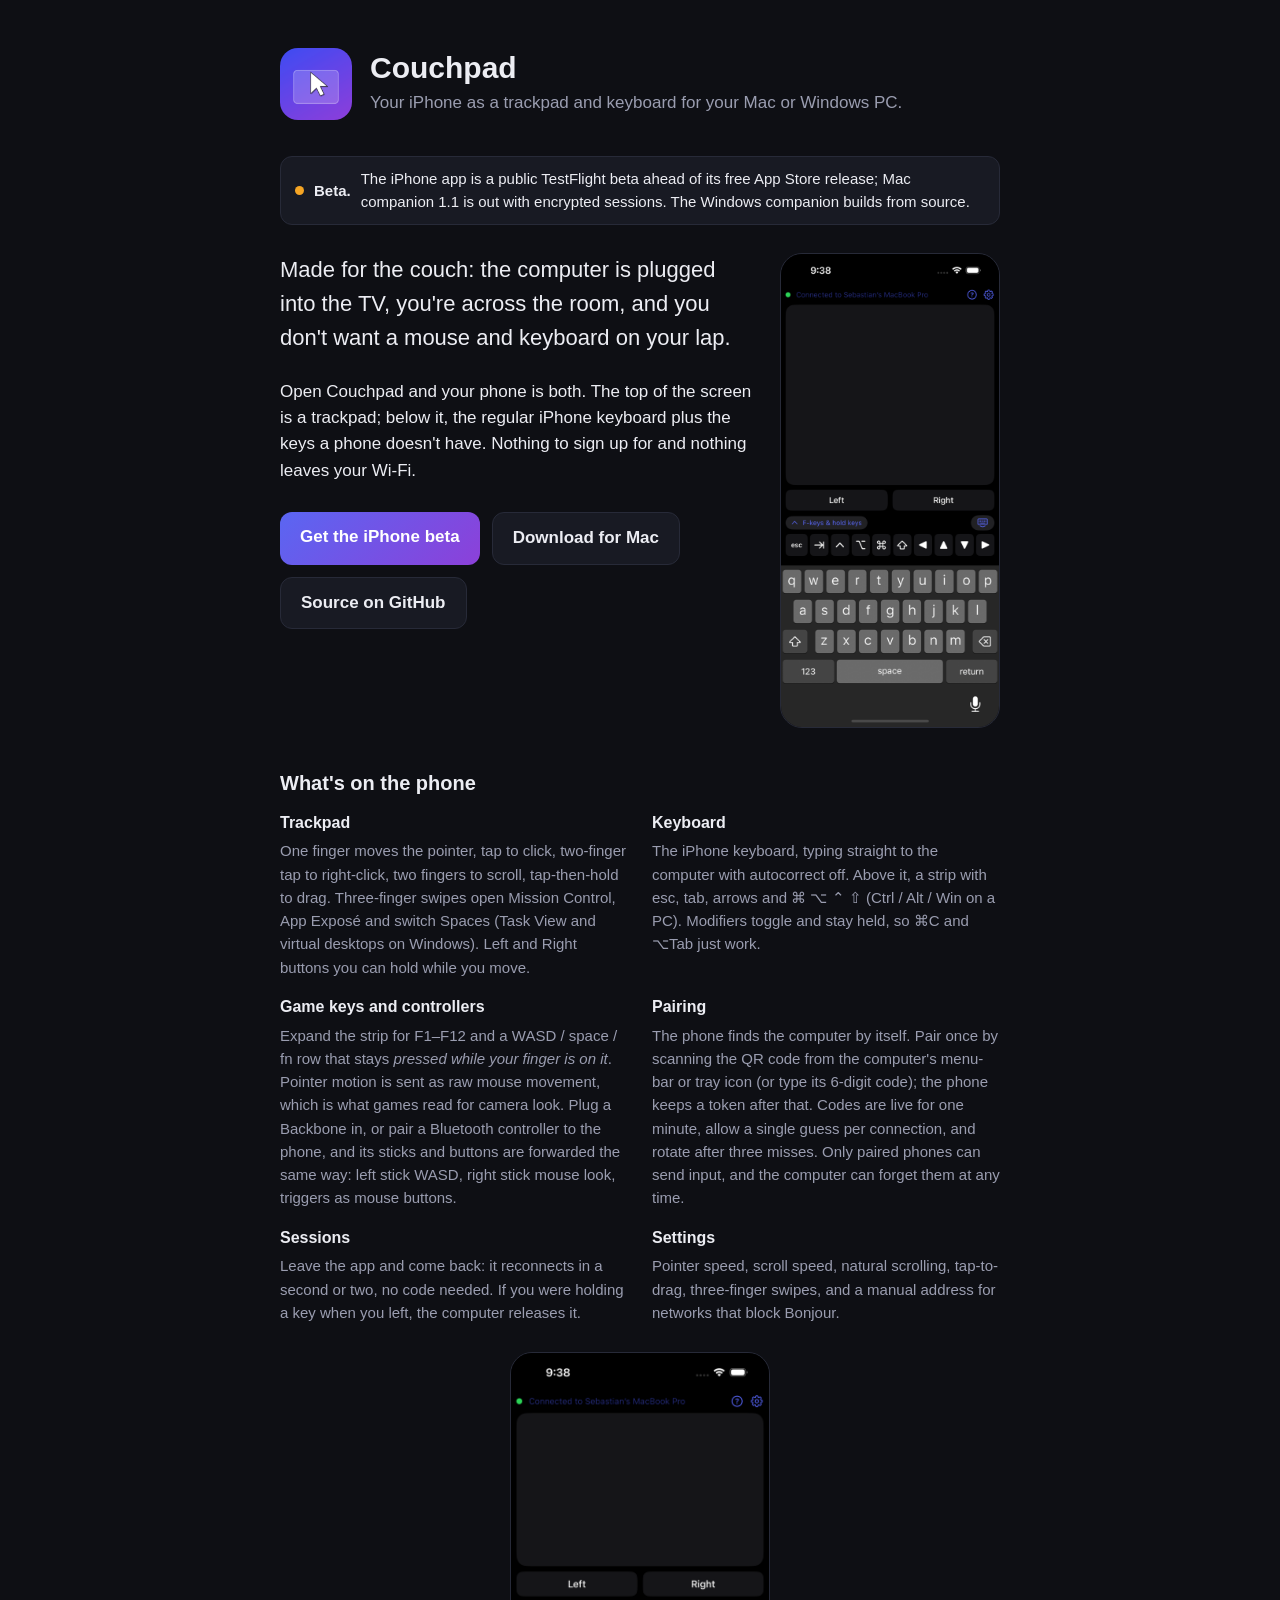
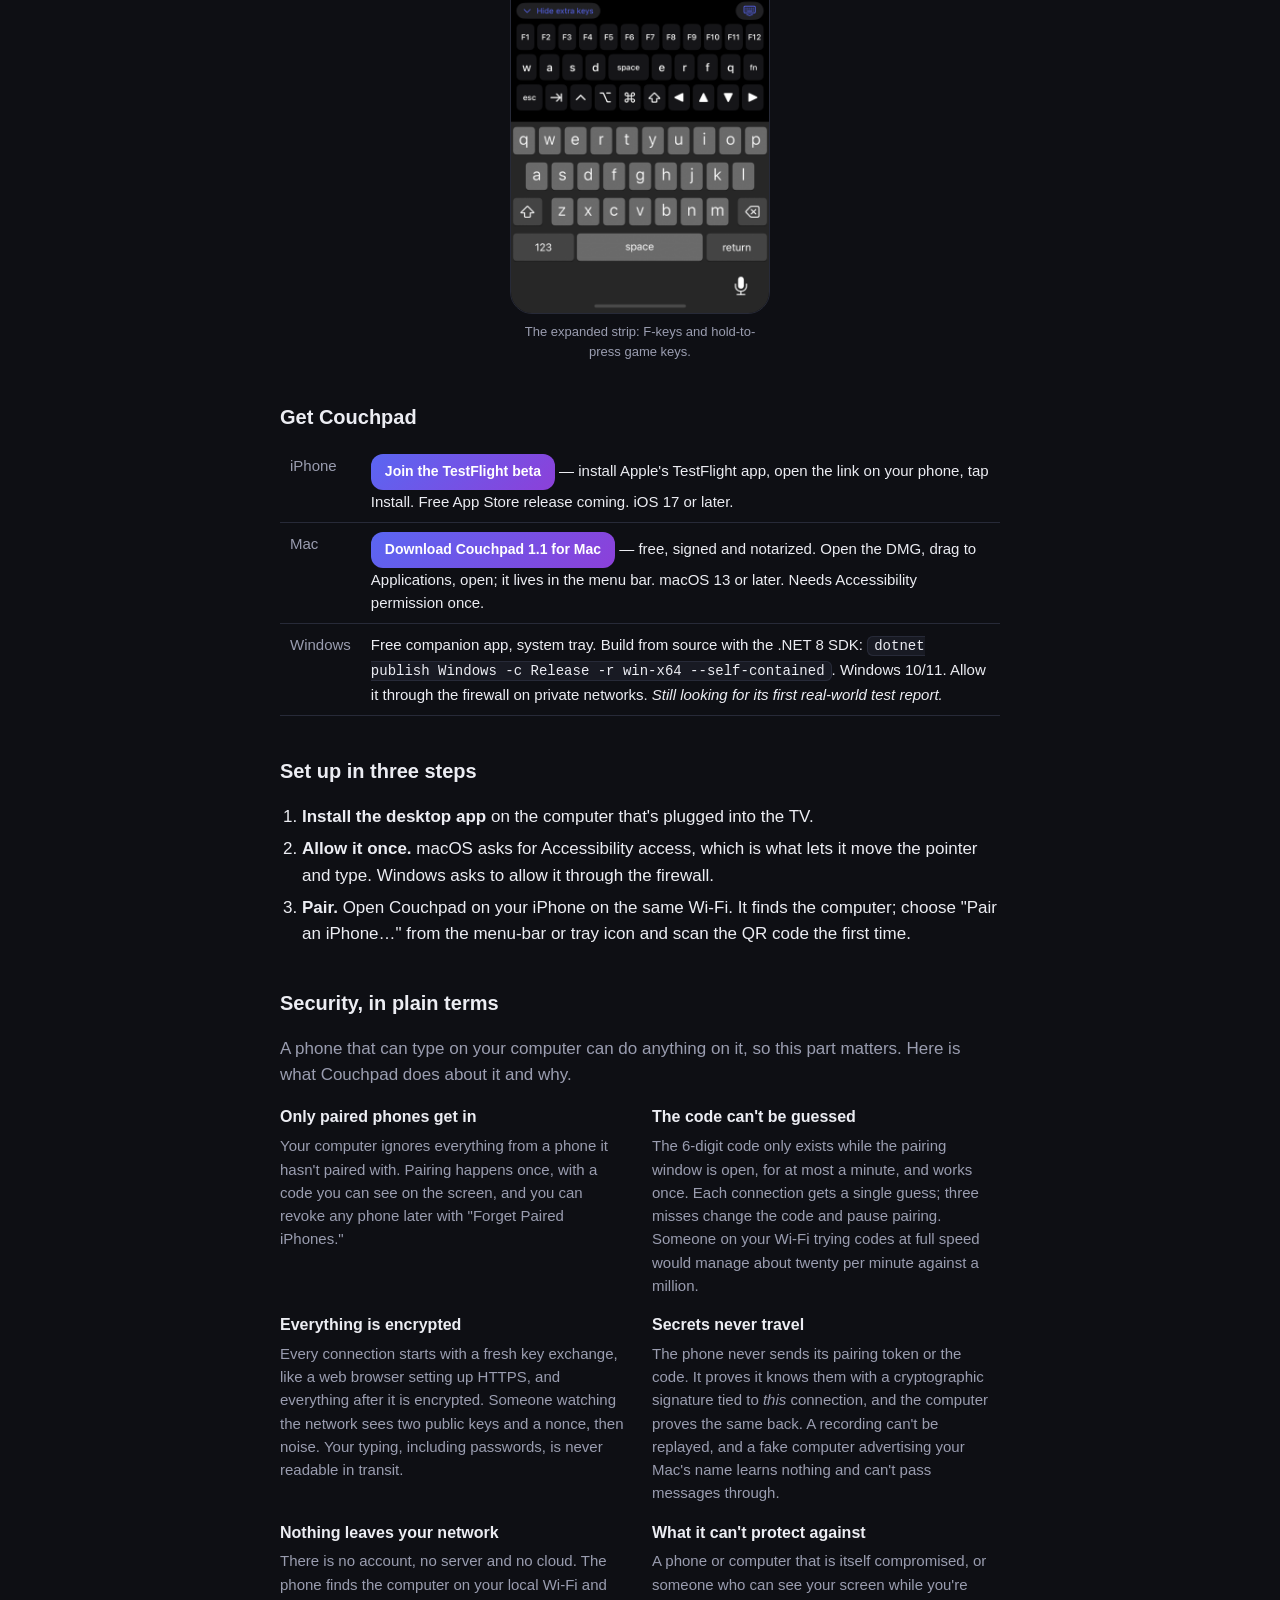
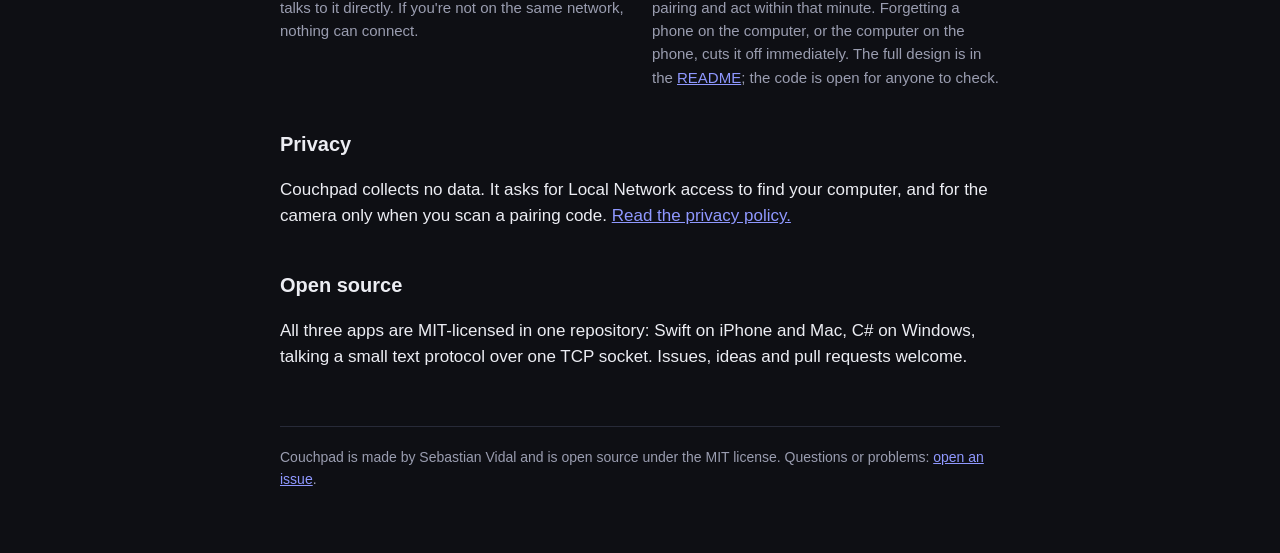
==== commit 5b036eaf: "Forward a controller attached to the iPhone as keys and mouse Backbone or Bluetooth pads: left stick" ====
--- a/docs/index.html
+++ b/docs/index.html
@@ -49,8 +49,8 @@
       <p>The iPhone keyboard, typing straight to the computer with autocorrect off. Above it, a strip with esc, tab, arrows and ⌘ ⌥ ⌃ ⇧ (Ctrl / Alt / Win on a PC). Modifiers toggle and stay held, so ⌘C and ⌥Tab just work.</p>
     </div>
     <div>
-      <h3>Game keys</h3>
-      <p>Expand the strip for F1–F12 and a WASD / space / fn row that stays <em>pressed while your finger is on it</em>. Pointer motion is sent as raw mouse movement, which is what games read for camera look.</p>
+      <h3>Game keys and controllers</h3>
+      <p>Expand the strip for F1–F12 and a WASD / space / fn row that stays <em>pressed while your finger is on it</em>. Pointer motion is sent as raw mouse movement, which is what games read for camera look. Plug a Backbone in, or pair a Bluetooth controller to the phone, and its sticks and buttons are forwarded the same way: left stick WASD, right stick mouse look, triggers as mouse buttons.</p>
     </div>
     <div>
       <h3>Pairing</h3>
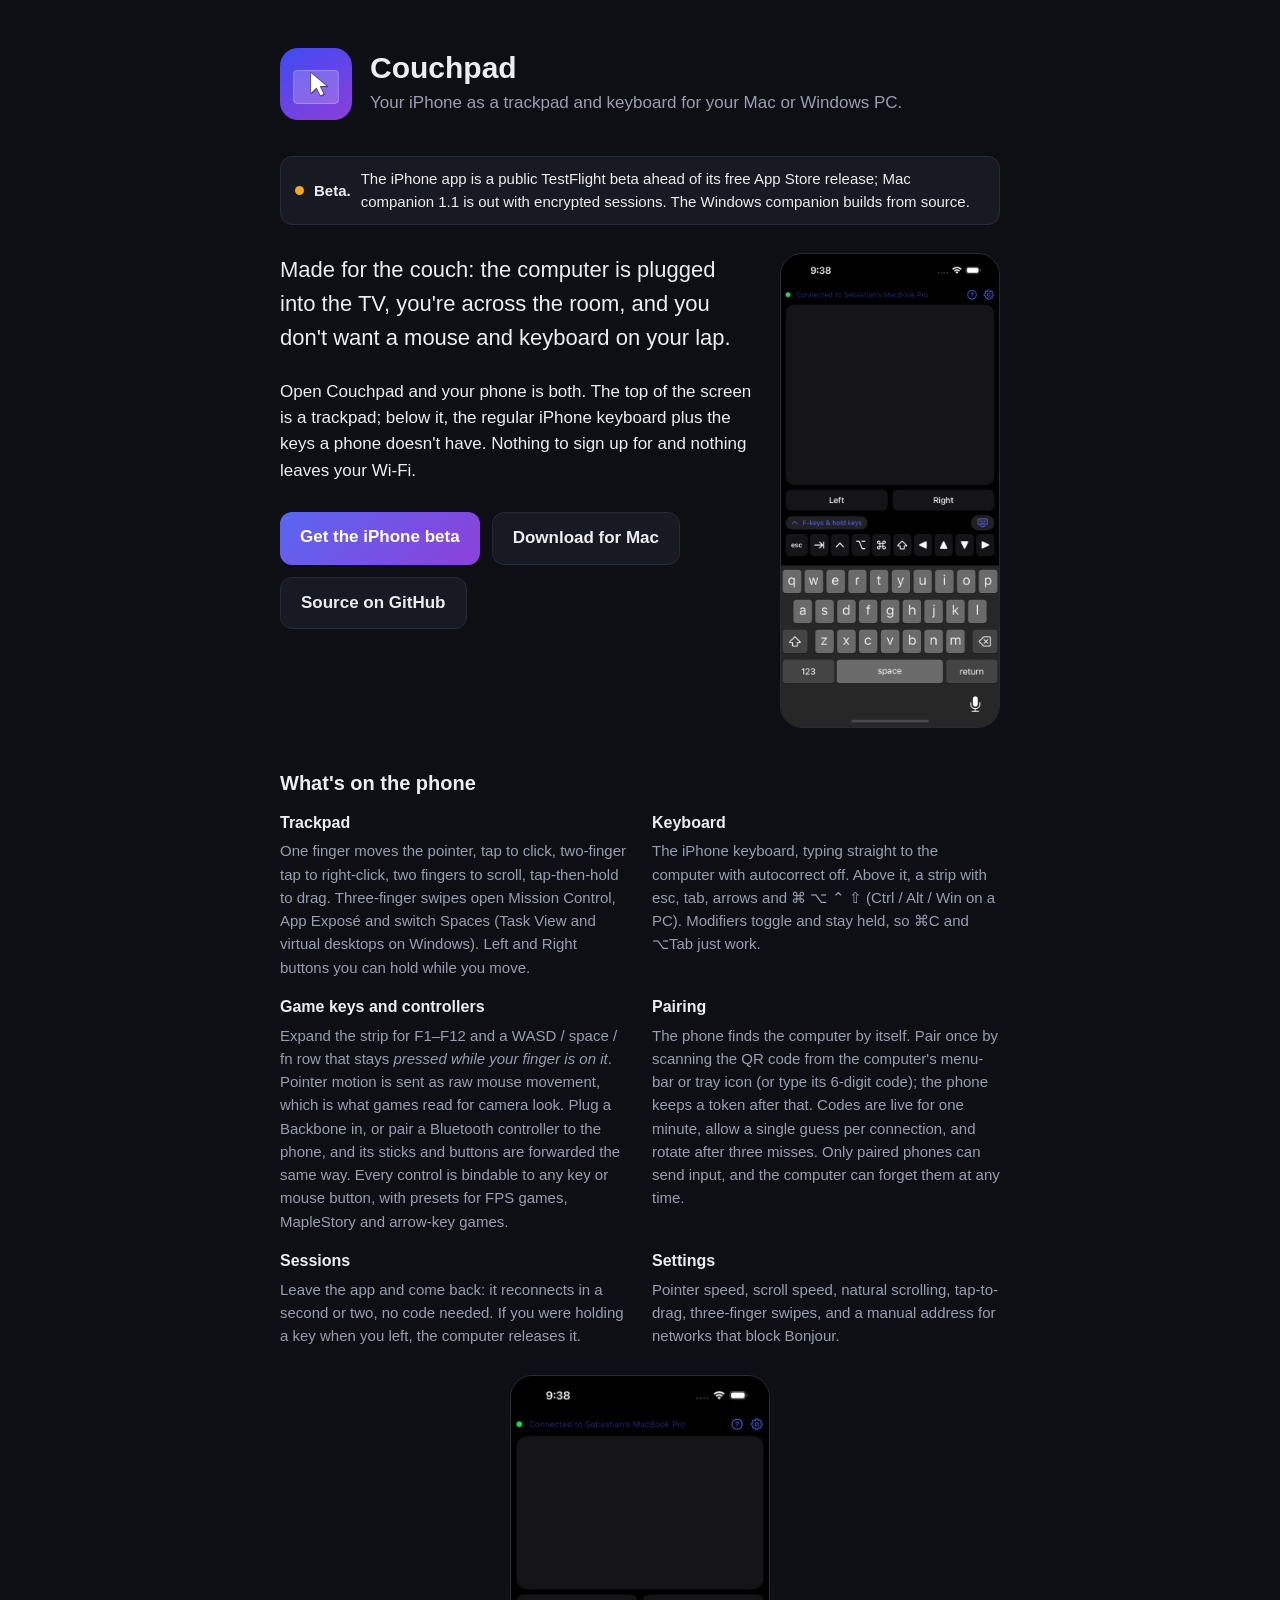
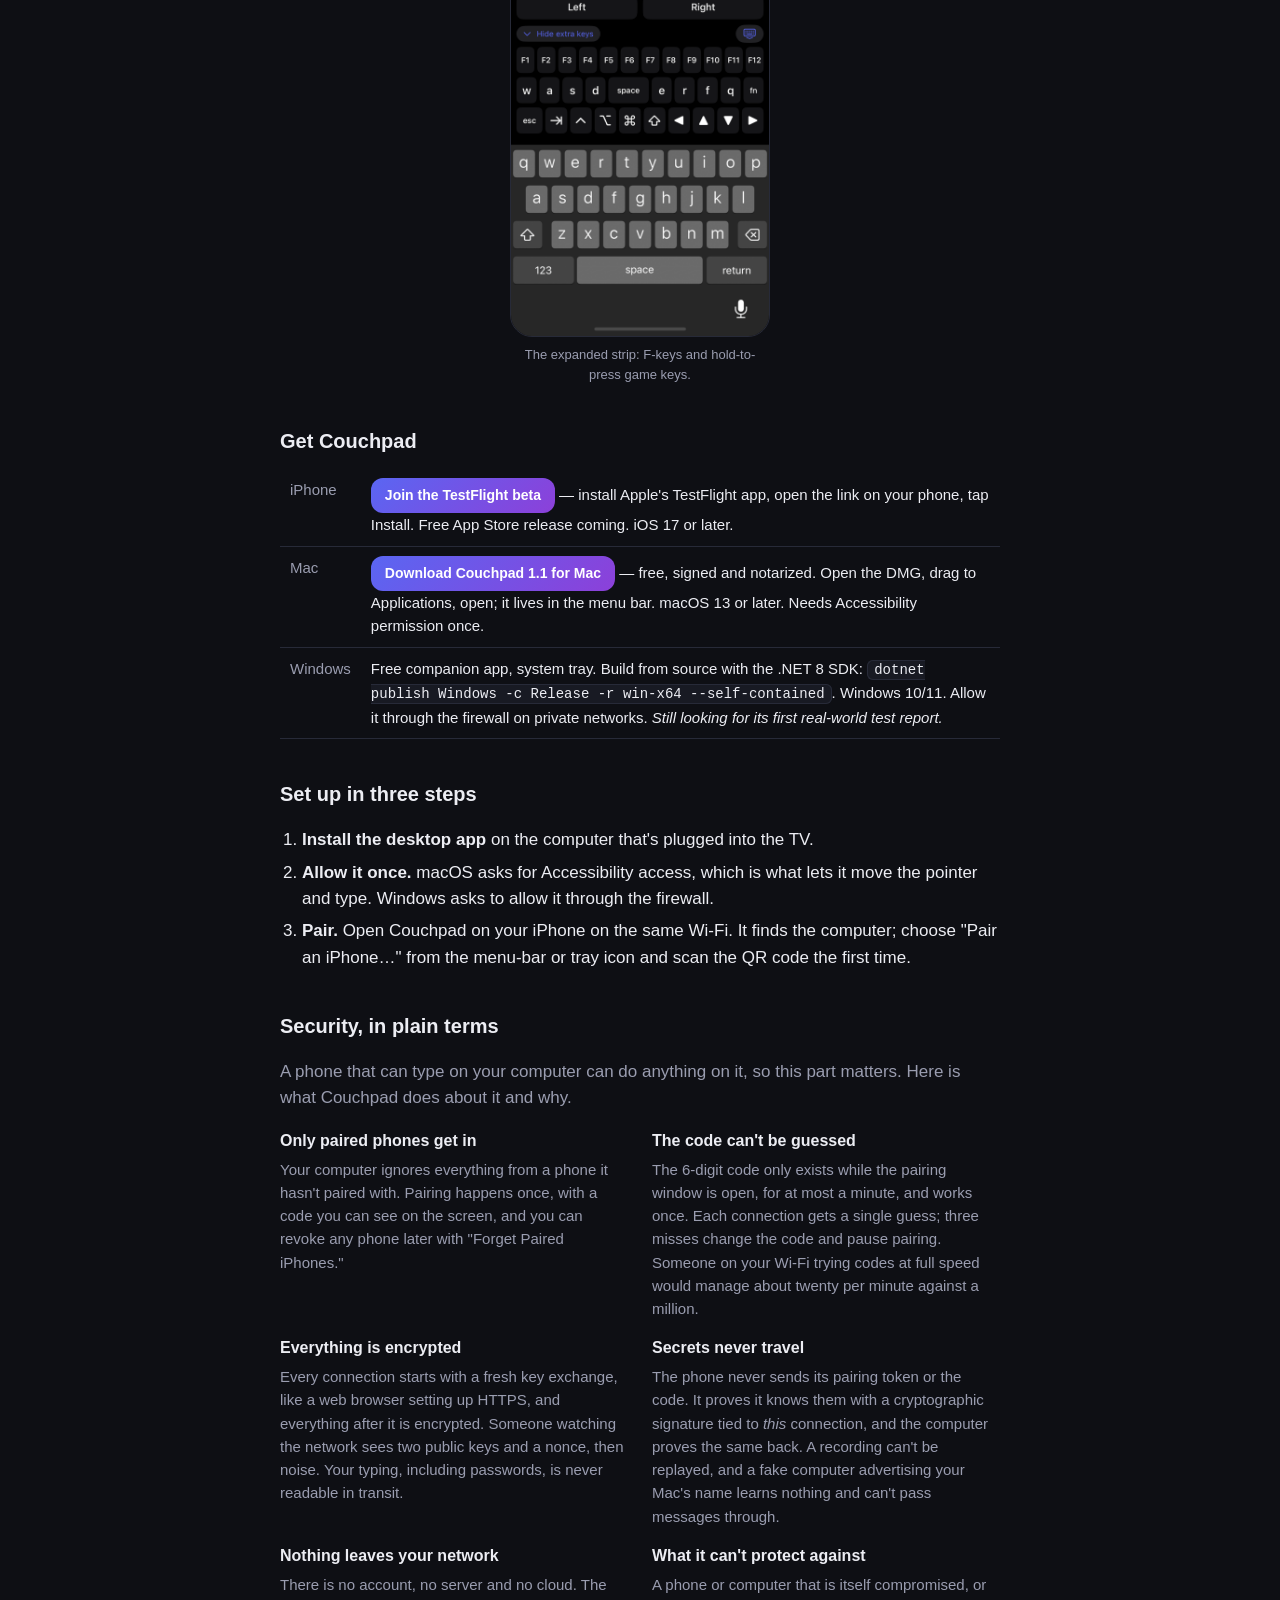
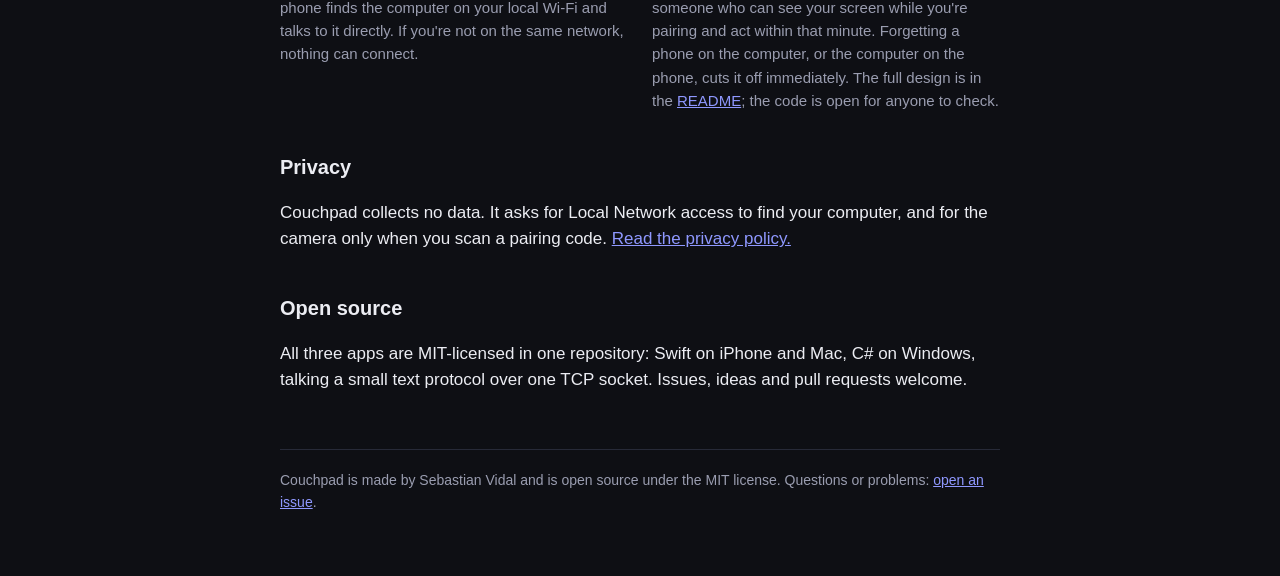
==== commit ae5219a7: "Controller bindings editor with presets Every gamepad control (stick directions, d-pad, face buttons" ====
--- a/docs/index.html
+++ b/docs/index.html
@@ -50,7 +50,7 @@
     </div>
     <div>
       <h3>Game keys and controllers</h3>
-      <p>Expand the strip for F1–F12 and a WASD / space / fn row that stays <em>pressed while your finger is on it</em>. Pointer motion is sent as raw mouse movement, which is what games read for camera look. Plug a Backbone in, or pair a Bluetooth controller to the phone, and its sticks and buttons are forwarded the same way: left stick WASD, right stick mouse look, triggers as mouse buttons.</p>
+      <p>Expand the strip for F1–F12 and a WASD / space / fn row that stays <em>pressed while your finger is on it</em>. Pointer motion is sent as raw mouse movement, which is what games read for camera look. Plug a Backbone in, or pair a Bluetooth controller to the phone, and its sticks and buttons are forwarded the same way. Every control is bindable to any key or mouse button, with presets for FPS games, MapleStory and arrow-key games.</p>
     </div>
     <div>
       <h3>Pairing</h3>
